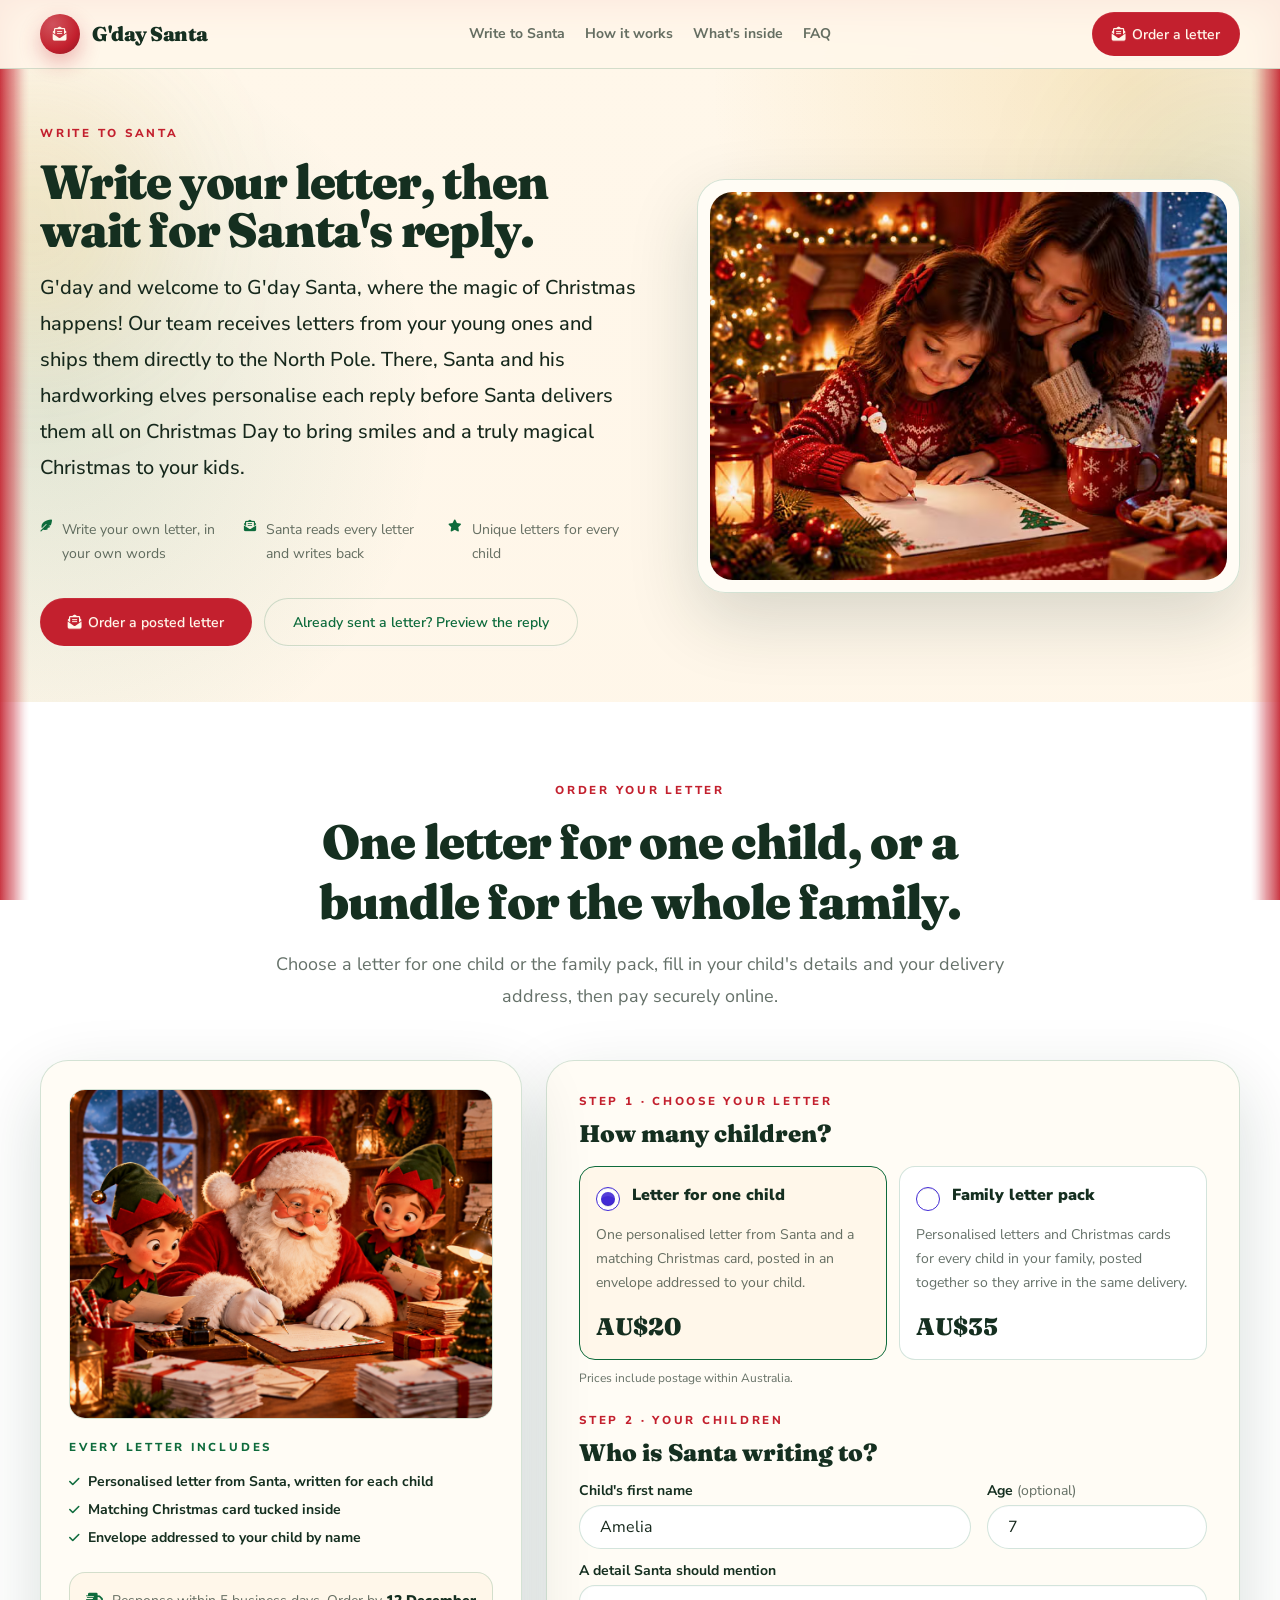
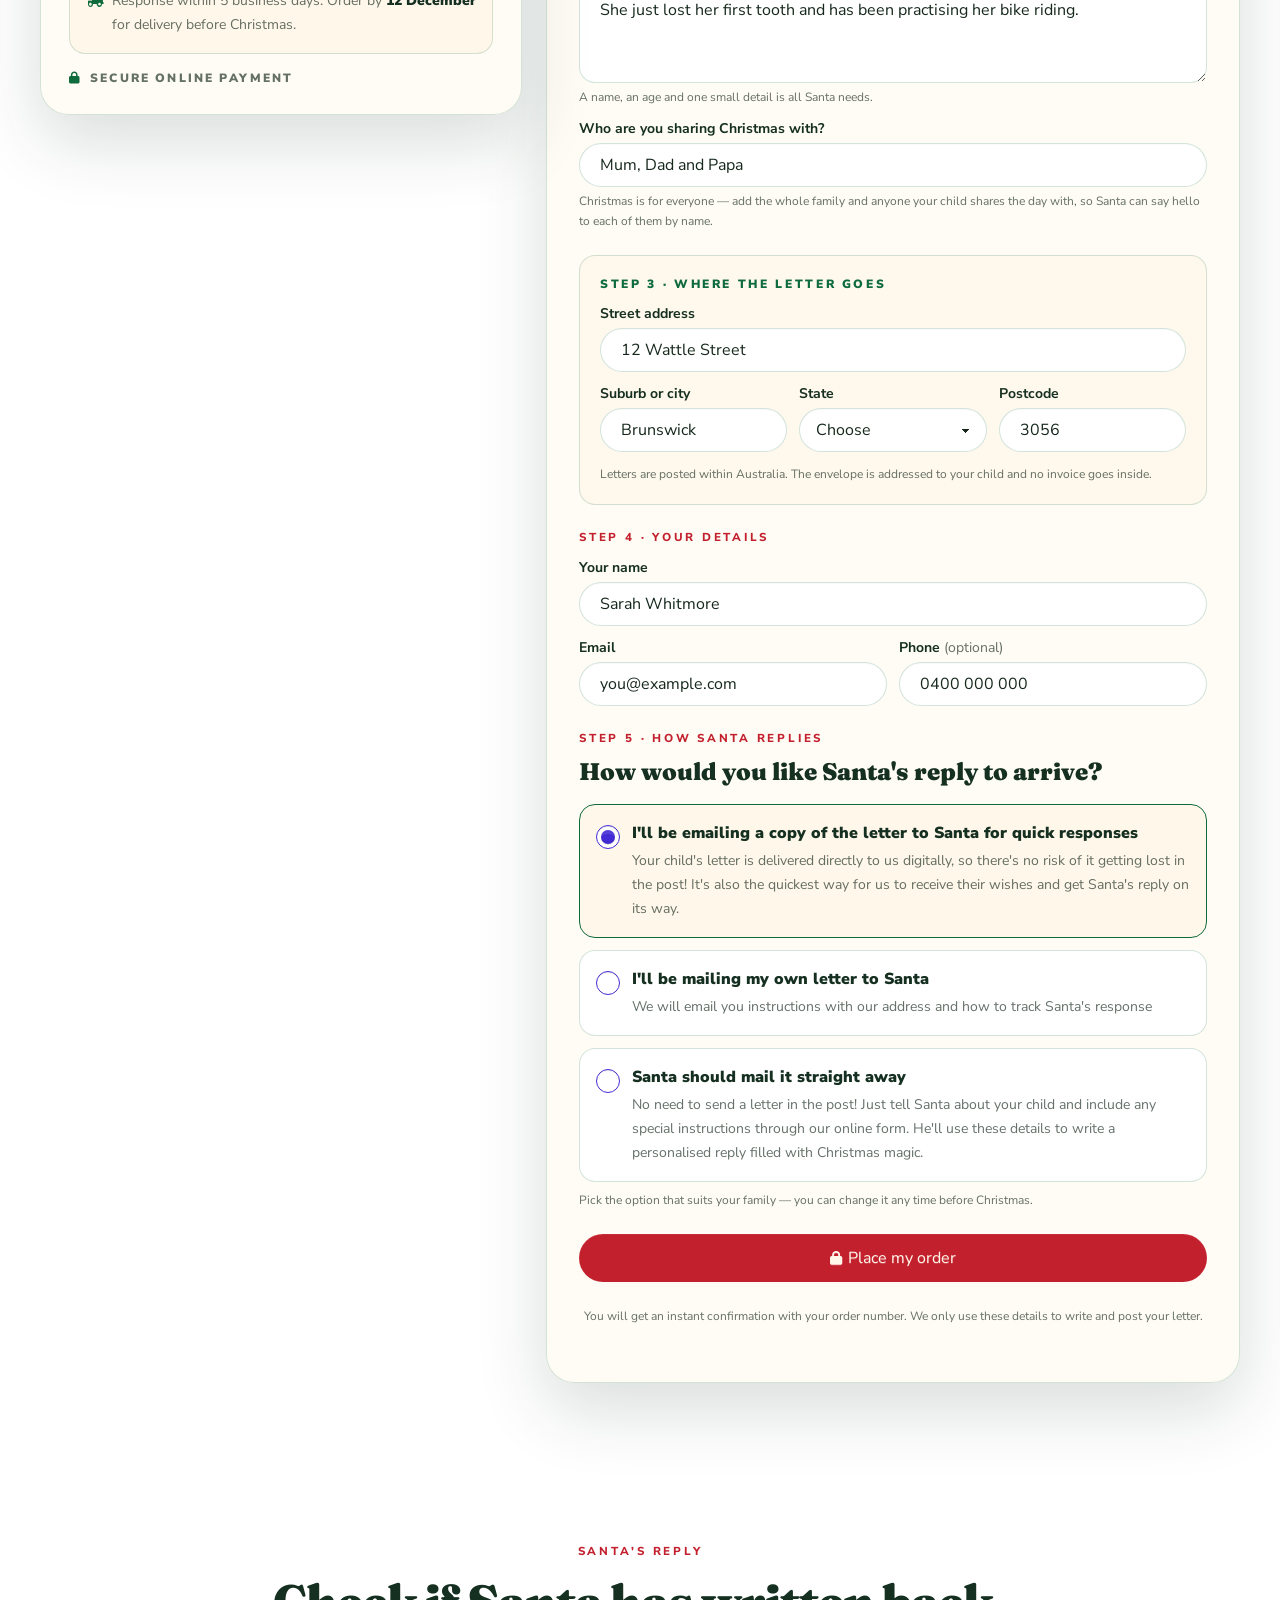
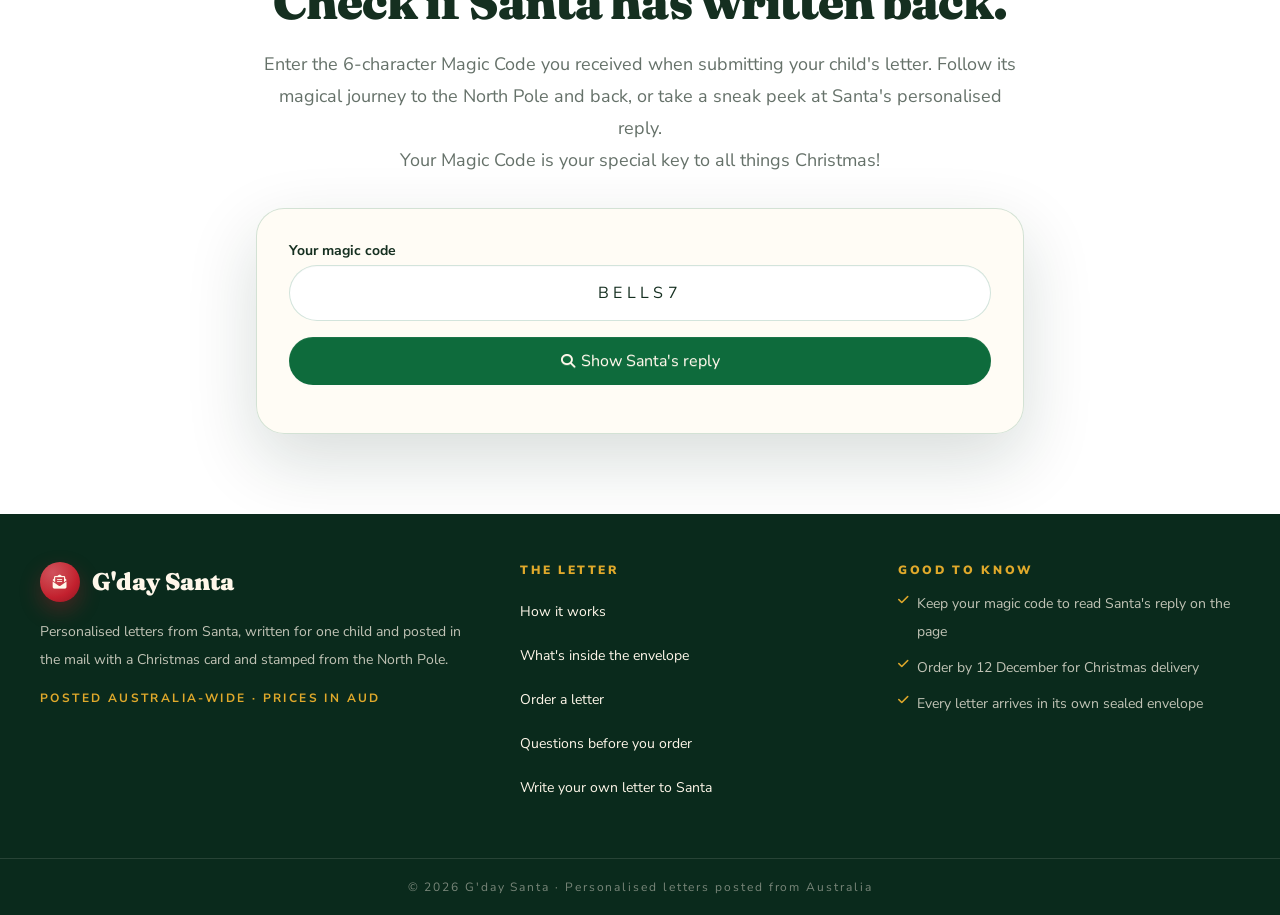
==== santa-site/index.html @ 39750aa7 "2nd commit of website" ====
<!-- Explain: Homepage shell with hero and order sections. -->

<!DOCTYPE html>
<html lang="en" class="scroll-smooth">

<!-- Added by HTTrack --><meta http-equiv="content-type" content="text/html;charset=UTF-8" /><!-- /Added by HTTrack -->
<head><script>window.isManagment = "1";</script><base ><script>window.IsManagment = "1";window.APP_PROJECT_ID = "c955ae4fc4b8be48f9b61a3e7144ef31";window.__CDN_BASE_URL__ = "../cdn-cms-s-8-4.f-static.net/manager/ai_app_builder/v3/assets/";window.APP_CURRENCIES = {"isActive":false,"currencies":{"AUD":{"code":"AUD","label":"Australia Dollar","symbol":"\u0026#65;\u0026#85;\u0026#36;","symbolFirst":true,"rate":1,"isDefault":true}}};window.APP_TAX = {"productsTax":"","regions":[{"id":384789423,"regionName":"Rest of the World","countries":{"REST_WORLD":{}},"tax":{"option":"differentTax","differentTax":{"REST_WORLD":0},"basedOn":"shippingAddress","taxCalAfterShipping":false}},{"id":384789424,"regionName":"Australia","countries":{"AUS":{}},"tax":{"option":"differentTax","differentTax":{"AUS":{"states":{"AU-ACT":0,"AU-NSW":0,"AU-NT":0,"AU-QLD":0,"AU-SA":0,"AU-TAS":0,"AU-VIC":0,"AU-WA":0}}},"basedOn":"shippingAddress","taxCalAfterShipping":false}}],"countryOptions":[{"code":"AUS","name":"Australia","states":[],"requiresState":false},{"code":"REST_WORLD","name":"REST_WORLD","states":[],"requiresState":false}]};window.APP_BUILDER_BASE_PATH = "\/manager\/ai_app_builder\/v3";window.APP_BUILDER_REALTIME_ENABLED = true;</script>
<!-- Regular Meta Info -->
<title>Write a Letter to Santa | G&#039;day Santa</title>
<meta name="description" content="Children write their own letter to Santa and get a personal reply. Tell Santa your news, keep your magic code, then read his reply...">
<meta name="keywords" content="write a letter to santa">
<link rel="canonical" href="index.html"/>
<!-- Facebook Meta Info -->
<meta property="og:url" content="index.html">
<meta property="og:image" content="../files.cdn-files-a.com/uploads/12660396/800_gday.jpg?ratio=9:7&amp;format=avif">
<meta property="og:description" content="Children write their own letter to Santa and get a personal reply. Tell Santa your news, keep your magic code, then read his reply...">
<meta property="og:title" content="Write a Letter to Santa | G&#039;day Santa">
<meta property="og:site_name" content="Write a Letter to Santa | G&#039;day Santa">
<meta property="og:see_also" content="index.html">
<!-- Google+ Meta Info -->
<meta itemprop="name" content="Write a Letter to Santa | G&#039;day Santa">
<meta itemprop="description" content="Children write their own letter to Santa and get a personal reply. Tell Santa your news, keep your magic code, then read his reply...">
<meta itemprop="image" content="../files.cdn-files-a.com/uploads/12660396/800_gday.jpg?ratio=9:7&amp;format=avif">
<!-- Twitter Meta Info -->
<meta name="twitter:card" content="summary_large_image">
<meta name="twitter:url" content="index.html">
<meta name="twitter:title" content="Write a Letter to Santa | G&#039;day Santa">
<meta name="twitter:description" content="Children write their own letter to Santa and get a personal reply. Tell Santa your news, keep your magic code, then read his reply...">
<meta name="twitter:image" content="../files.cdn-files-a.com/uploads/12660396/800_gday.jpg?ratio=9:7&amp;format=avif">

    <!-- Explain: Shared head content including fonts, meta tags, and stylesheets. -->
<meta charset="UTF-8">
<meta name="viewport" content="width=device-width, initial-scale=1.0">

<link rel="stylesheet" href="../cdn-cms-s-8-4.f-static.net/manager/ai_app_builder/v3/assets/minimize_css/index0ea7.css?t=css_y254_67405307&amp;w=12660396">

<link rel="preconnect" href="https://fonts.googleapis.com/">
<link rel="preconnect" href="https://fonts.gstatic.com/" crossorigin>
<link href="https://fonts.googleapis.com/css2?family=Caveat:wght@500;600;700&amp;family=Fraunces:wght@600;700;900&amp;family=Nunito+Sans:wght@400;600;700;800&amp;display=swap" rel="stylesheet">
<link rel="stylesheet" href="../cdn-cms-s-8-4.f-static.net/manager/ai_app_builder/v3/assets/css/theme0ea7.css?t=css_y254_67405307&amp;w=12660396">
<link rel="stylesheet" href="../cdn-cms-s-8-4.f-static.net/manager/ai_app_builder/v3/assets/css/main0ea7.css?t=css_y254_67405307&amp;w=12660396">
<link rel="stylesheet" href="../cdn-cms-s-8-4.f-static.net/manager/ai_app_builder/v3/assets/css/components0ea7.css?t=css_y254_67405307&amp;w=12660396">
<link rel="stylesheet" href="../cdn-cms-s-8-4.f-static.net/manager/ai_app_builder/v3/assets/css/layout0ea7.css?t=css_y254_67405307&amp;w=12660396"></head>
<body class="min-h-screen bg-[var(--background-color)] text-[var(--text-color)]" style="font-family: var(--font-body);">
    <!-- Explain: Site-wide header with navigation, branding, and festive frame. -->
<div class="festive-frame" aria-hidden="true">
    <span class="festive-frame__edge festive-frame__edge--top"></span>
    <span class="festive-frame__edge festive-frame__edge--right"></span>
    <span class="festive-frame__edge festive-frame__edge--left"></span>
</div>
<header class="sticky top-0 z-[90] border-b border-[var(--border-color)] bg-[var(--cream-color)]/94 backdrop-blur-md">
    <nav class="mx-auto flex max-w-7xl items-center justify-between gap-4 px-5 py-3 sm:px-8 lg:px-10" aria-label="Main navigation">
        <a href="#" class="flex items-center gap-3 font-[family-name:var(--font-heading)] text-lg font-black tracking-tight text-[var(--charcoal-color)] sm:text-xl">
            <span class="seal-badge inline-flex h-10 w-10 items-center justify-center text-[var(--cream-color)]"><i class="fa-solid fa-envelope-open-text text-sm"></i></span>
            G'day Santa
        </a>
        <div class="hidden items-center gap-5 text-sm font-bold text-[var(--text-muted)] lg:flex">
            <a href="#" class="py-2 transition-all duration-300 hover:text-[var(--accent-color)]">Write to Santa</a>
            <a href="letters.html#how" class="py-2 transition-all duration-300 hover:text-[var(--accent-color)]">How it works</a>
            <a href="letters.html#inside" class="py-2 transition-all duration-300 hover:text-[var(--accent-color)]">What's inside</a>
            <a href="letters.html#faq" class="py-2 transition-all duration-300 hover:text-[var(--accent-color)]">FAQ</a>
        </div>
        <div class="flex items-center gap-2">
            <a href="#order" class="btn hidden min-h-11 rounded-full border-0 bg-[var(--accent-color)] px-5 text-[var(--cream-color)] transition-all duration-300 hover:bg-[var(--primary-hover)] sm:inline-flex"><i class="fa-solid fa-envelope-open-text text-sm"></i> Order a letter</a>
            <button id="menuToggle" type="button" class="btn btn-square border border-[var(--border-color)] bg-[var(--surface-color)] text-[var(--charcoal-color)] transition-all duration-300 hover:bg-[var(--secondary-color)]/30 lg:hidden!" aria-controls="mobileMenu" aria-expanded="false" aria-label="Open menu">
                <i id="menuIcon" class="fa-solid fa-bars text-lg"></i>
            </button>
        </div>
    </nav>
    <div id="mobileMenu" class="hidden border-t border-[var(--border-color)] bg-[var(--cream-color)] px-5 py-4 lg:hidden!">
        <div class="flex flex-col gap-1 text-base font-bold text-[var(--charcoal-color)]">
            <a href="#" class="flex min-h-11 items-center rounded-xl px-3 transition-all duration-300 hover:bg-[var(--primary-color)]/10">Write to Santa</a>
            <a href="letters.html#how" class="flex min-h-11 items-center rounded-xl px-3 transition-all duration-300 hover:bg-[var(--primary-color)]/10">How it works</a>
            <a href="letters.html#inside" class="flex min-h-11 items-center rounded-xl px-3 transition-all duration-300 hover:bg-[var(--primary-color)]/10">What's inside</a>
            <a href="letters.html#faq" class="flex min-h-11 items-center rounded-xl px-3 transition-all duration-300 hover:bg-[var(--primary-color)]/10">FAQ</a>
            <a href="#order" class="btn mt-2 min-h-11 rounded-full border-0 bg-[var(--accent-color)] text-[var(--cream-color)] transition-all duration-300 hover:bg-[var(--primary-hover)]"><i class="fa-solid fa-envelope-open-text text-sm"></i> Order a letter</a>
        </div>
    </div>
</header>    <main id="top">
        <!-- Explain: Introductory section for the write-to-Santa page. -->
<section class="relative overflow-hidden px-5 pb-10 pt-10 sm:px-8 lg:px-10 lg:pb-14 lg:pt-14">
    <div class="pointer-events-none absolute inset-0" aria-hidden="true">
        <span class="absolute -left-24 top-6 h-64 w-64 rounded-full bg-[var(--secondary-color)]/15 blur-3xl"></span>
        <span class="absolute -right-24 top-0 h-72 w-72 rounded-full bg-[var(--primary-color)]/8 blur-3xl"></span>
    </div>
    <div class="relative mx-auto grid max-w-7xl items-center gap-10 lg:grid-cols-[1.05fr_0.95fr] lg:gap-14">
        <div>
            <p class="eyebrow text-[var(--accent-color)]">Write to Santa</p>
            <h1 class="mt-4 font-[family-name:var(--font-heading)] text-3xl font-black leading-none tracking-[-0.025em] text-[var(--charcoal-color)] sm:text-4xl lg:text-5xl">Write your letter, then wait for Santa's reply.</h1>
            <p class="mt-4 max-w-2xl text-lg font-medium leading-8 text-[var(--text-color)] sm:text-xl sm:leading-9">G'day and welcome to G'day Santa, where the magic of Christmas happens! Our team receives letters from your young ones and ships them directly to the North Pole. There, Santa and his hardworking elves personalise each reply before Santa delivers them all on Christmas Day to bring smiles and a truly magical Christmas to your kids.</p>
            <div class="mt-8 grid gap-3 sm:grid-cols-3">
                                <div class="flex items-start gap-2.5">
                    <i class="fa-solid fa-feather-pointed mt-0.5 text-xs text-[var(--primary-color)]"></i>
                    <span class="text-sm leading-6 text-[var(--text-muted)]">Write your own letter, in your own words</span>
                </div>
                                <div class="flex items-start gap-2.5">
                    <i class="fa-solid fa-envelope-open-text mt-0.5 text-xs text-[var(--primary-color)]"></i>
                    <span class="text-sm leading-6 text-[var(--text-muted)]">Santa reads every letter and writes back</span>
                </div>
                                <div class="flex items-start gap-2.5">
                    <i class="fa-solid fa-star mt-0.5 text-xs text-[var(--primary-color)]"></i>
                    <span class="text-sm leading-6 text-[var(--text-muted)]">Unique letters for every child</span>
                </div>
                            </div>
            <div class="mt-8 flex flex-col gap-3 sm:flex-row sm:items-center">
                <a href="#order" class="btn min-h-12 rounded-full border-0 bg-[var(--accent-color)] px-7 text-[var(--cream-color)] transition-all duration-300 hover:bg-[var(--primary-hover)]"><i class="fa-solid fa-envelope-open-text text-sm"></i> Order a posted letter</a>
                <a href="#check" class="btn min-h-12 rounded-full border border-[var(--border-color)] bg-transparent px-7 text-[var(--primary-color)] transition-all duration-300 hover:bg-[var(--primary-color)]/10">Already sent a letter? Preview the reply</a>
            </div>
        </div>
        <div class="paper-panel overflow-hidden p-3">
            <img  alt="" class="aspect-[4/3] w-full rounded-[1.4rem] object-cover" src="../files.cdn-files-a.com/uploads/12660396/800_gday.jpg?ratio=9:7&amp;format=avif" srcset="../files.cdn-files-a.com/uploads/12660396/800_gday.jpg?ratio=9:7&amp;format=avif 800w" sizes="100vw" data-sizes-auto="1">
        </div>
    </div>
</section>        <!-- Explain: Order form section for letter customization and delivery details. -->
<section id="order" class="bg-[var(--surface-color)] px-5 py-20 sm:px-8 lg:px-10">
    <div class="mx-auto max-w-7xl">
        <div class="mx-auto max-w-3xl text-center">
            <p class="eyebrow text-[var(--accent-color)]">Order your letter</p>
            <h2 class="mt-3 font-[family-name:var(--font-heading)] text-4xl font-black leading-tight tracking-[-0.02em] text-[var(--charcoal-color)] sm:text-5xl">One letter for one child, or a bundle for the whole family.</h2>
            <p class="mt-4 text-lg leading-8 text-[var(--text-muted)]">Choose a letter for one child or the family pack, fill in your child's details and your delivery address, then pay securely online.</p>
        </div>
        <div class="mt-12 grid gap-6 lg:grid-cols-[0.82fr_1.18fr] lg:items-start">
            <aside class="paper-panel p-6 sm:p-7 lg:sticky lg:top-24">
                <div class="overflow-hidden rounded-2xl border border-[var(--border-color)]">
                    <img  alt="Santa writing a personalised letter at his desk with two elves helping" class="aspect-[9/7] w-full object-cover" src="../files.cdn-files-a.com/uploads/12660396/100_6afd1aca1bb1e3362.jpg?ratio=9:7&amp;format=avif" srcset="../files.cdn-files-a.com/uploads/12660396/100_6afd1aca1bb1e3362.jpg?ratio=9:7&amp;format=avif 100w" loading="lazy" sizes="1px" data-sizes-auto="1">
                </div>
                <p class="eyebrow mt-5 text-[var(--primary-color)]">Every letter includes</p>
                <ul class="mt-4 space-y-2 text-sm font-bold text-[var(--charcoal-color)]">
                                        <li class="flex items-start gap-2"><i class="fa-solid fa-check mt-1 text-xs text-[var(--primary-color)]"></i><span>Personalised letter from Santa, written for each child</span></li>
                                        <li class="flex items-start gap-2"><i class="fa-solid fa-check mt-1 text-xs text-[var(--primary-color)]"></i><span>Matching Christmas card tucked inside</span></li>
                                        <li class="flex items-start gap-2"><i class="fa-solid fa-check mt-1 text-xs text-[var(--primary-color)]"></i><span>Envelope addressed to your child by name</span></li>
                                    </ul>
                <div class="mt-6 rounded-2xl border border-[var(--border-color)] bg-[var(--cream-color)] p-4 text-sm leading-6 text-[var(--text-muted)]">
                    <p class="flex items-start gap-2"><i class="fa-solid fa-truck-fast mt-1 text-[var(--primary-color)]"></i><span>Response within 5 business days. Order by <span class="font-black text-[var(--charcoal-color)]">12 December</span> for delivery before Christmas.</span></p>
                </div>
                <p class="mt-4 flex items-center gap-2 text-xs font-black uppercase tracking-[0.18em] text-[var(--text-muted)]"><i class="fa-solid fa-lock text-[var(--primary-color)]"></i> Secure online payment</p>
            </aside>
            <div>
                <form id="orderForm" class="paper-panel space-y-6 p-6 sm:p-8" data-product-uid="d993d85bed6fbb94f4885410c50efffd" data-family-uid="05268c3b8c7be34d3d3020d34641a271">
                    <div>
                        <p class="eyebrow text-[var(--accent-color)]">Step 1 · Choose your letter</p>
                        <h3 class="mt-2 font-[family-name:var(--font-heading)] text-2xl font-black text-[var(--charcoal-color)]">How many children?</h3>
                        <div class="mt-4 grid gap-3 sm:grid-cols-2">
                                                                                    <label class="flex h-full cursor-pointer flex-col gap-3 rounded-2xl border border-[var(--border-color)] bg-[var(--surface-color)] p-4 transition-all duration-300 hover:border-[var(--primary-color)] has-[:checked]:border-[var(--primary-color)] has-[:checked]:bg-[var(--cream-color)]">
                                <span class="flex items-start gap-3">
                                    <input type="radio" name="packageChoice" value="d993d85bed6fbb94f4885410c50efffd" data-price="20" class="radio radio-primary mt-1" checked>
                                    <span class="block font-black text-[var(--charcoal-color)]">Letter for one child</span>
                                </span>
                                <span class="block text-sm leading-6 text-[var(--text-muted)]">One personalised letter from Santa and a matching Christmas card, posted in an envelope addressed to your child.</span>
                                <span class="mt-auto block pt-1 font-[family-name:var(--font-heading)] text-2xl font-black text-[var(--charcoal-color)]"> 
AU$20</span>
                            </label>
                                                                                                                <label class="flex h-full cursor-pointer flex-col gap-3 rounded-2xl border border-[var(--border-color)] bg-[var(--surface-color)] p-4 transition-all duration-300 hover:border-[var(--primary-color)] has-[:checked]:border-[var(--primary-color)] has-[:checked]:bg-[var(--cream-color)]">
                                <span class="flex items-start gap-3">
                                    <input type="radio" name="packageChoice" value="05268c3b8c7be34d3d3020d34641a271" data-price="35" class="radio radio-primary mt-1" >
                                    <span class="block font-black text-[var(--charcoal-color)]">Family letter pack</span>
                                </span>
                                <span class="block text-sm leading-6 text-[var(--text-muted)]">Personalised letters and Christmas cards for every child in your family, posted together so they arrive in the same delivery.</span>
                                <span class="mt-auto block pt-1 font-[family-name:var(--font-heading)] text-2xl font-black text-[var(--charcoal-color)]">AU$35</span>
                            </label>
                                                                                </div>
                        <p class="mt-2 text-xs leading-5 text-[var(--text-muted)]">Prices include postage within Australia.</p>
                    </div>
                    <div>
                        <p class="eyebrow text-[var(--accent-color)]">Step 2 · Your children</p>
                        <h3 class="mt-2 font-[family-name:var(--font-heading)] text-2xl font-black text-[var(--charcoal-color)]">Who is Santa writing to?</h3>

                        <div id="childSingle" class="mt-3">
                            <div class="grid gap-4 sm:grid-cols-[1.6fr_0.9fr]">
                                <fieldset class="min-w-0">
                                    <label class="mb-1 block text-sm font-bold text-[var(--charcoal-color)]" for="childName">Child's first name</label>
                                    <input id="childName" name="childName" type="text" maxlength="40" autocomplete="off" placeholder="Amelia" class="input min-h-11 w-full rounded-full border border-[var(--border-color)] bg-[var(--surface-color)] px-5 focus:border-[var(--primary-color)] focus:outline-none">
                                </fieldset>
                                <fieldset class="min-w-0">
                                    <label class="mb-1 block text-sm font-bold text-[var(--charcoal-color)]" for="childAge">Age <span class="font-normal text-[var(--text-muted)]">(optional)</span></label>
                                    <input id="childAge" name="childAge" type="number" min="1" max="18" placeholder="7" class="input min-h-11 w-full rounded-full border border-[var(--border-color)] bg-[var(--surface-color)] px-5 focus:border-[var(--primary-color)] focus:outline-none">
                                </fieldset>
                            </div>
                            <fieldset class="mt-3 min-w-0">
                                <label class="mb-1 block text-sm font-bold text-[var(--charcoal-color)]" for="childDetail">A detail Santa should mention</label>
                                <textarea id="childDetail" name="childDetail" rows="3" maxlength="220" placeholder="She just lost her first tooth and has been practising her bike riding." class="textarea w-full rounded-2xl border border-[var(--border-color)] bg-[var(--surface-color)] px-5 py-3 leading-7 focus:border-[var(--primary-color)] focus:outline-none"></textarea>
                                <p class="mt-1 text-xs leading-5 text-[var(--text-muted)]">A name, an age and one small detail is all Santa needs.</p>
                            </fieldset>
                            <fieldset class="mt-3 min-w-0">
                                <label class="mb-1 block text-sm font-bold text-[var(--charcoal-color)]" for="childFamilyNames">Who are you sharing Christmas with?</label>
                                <input id="childFamilyNames" name="childFamilyNames" type="text" maxlength="80" autocomplete="off" placeholder="Mum, Dad and Papa" class="input min-h-11 w-full rounded-full border border-[var(--border-color)] bg-[var(--surface-color)] px-5 focus:border-[var(--primary-color)] focus:outline-none">
                                <p class="mt-1 text-xs leading-5 text-[var(--text-muted)]">Christmas is for everyone — add the whole family and anyone your child shares the day with, so Santa can say hello to each of them by name.</p>
                            </fieldset>
                        </div>

                        <div id="childFamily" class="mt-3 hidden">
                            <p class="text-sm leading-6 text-[var(--text-muted)]">Add a line for every child in the family pack. Every child gets their own letter in their own sealed envelope, so Santa needs a name and a small detail for each one.</p>
                            <div id="childRows" class="mt-4 space-y-3">
                                <div class="child-row rounded-2xl border border-[var(--border-color)] bg-[var(--surface-color)] p-4">
                                    <div class="grid gap-3 sm:grid-cols-[1.5fr_0.7fr_auto] sm:items-end">
                                        <label class="block min-w-0">
                                            <span class="mb-1 block text-sm font-bold text-[var(--charcoal-color)]">Child's first name</span>
                                            <input type="text" name="familyChildName" maxlength="40" autocomplete="off" placeholder="Amelia" class="input min-h-11 w-full rounded-full border border-[var(--border-color)] bg-[var(--surface-color)] px-5 focus:border-[var(--primary-color)] focus:outline-none">
                                        </label>
                                        <label class="block min-w-0">
                                            <span class="mb-1 block text-sm font-bold text-[var(--charcoal-color)]">Age <span class="font-normal text-[var(--text-muted)]">(optional)</span></span>
                                            <input type="number" name="familyChildAge" min="1" max="18" placeholder="7" class="input min-h-11 w-full rounded-full border border-[var(--border-color)] bg-[var(--surface-color)] px-5 focus:border-[var(--primary-color)] focus:outline-none">
                                        </label>
                                        <button type="button" class="child-remove btn min-h-11 rounded-full border border-[var(--border-color)] bg-transparent px-4 text-sm font-bold text-[var(--accent-color)] transition-all duration-300 hover:bg-[var(--accent-color)]/10"><i class="fa-solid fa-trash-can text-xs"></i> Remove</button>
                                    </div>
                                    <label class="mt-3 block min-w-0">
                                        <span class="mb-1 block text-sm font-bold text-[var(--charcoal-color)]">A detail Santa should mention</span>
                                        <textarea name="familyChildDetail" rows="2" maxlength="220" placeholder="He is learning to ride his bike and loves the Sharks." class="textarea w-full rounded-2xl border border-[var(--border-color)] bg-[var(--surface-color)] px-5 py-3 leading-7 focus:border-[var(--primary-color)] focus:outline-none"></textarea>
                                    </label>
                                </div>
                            </div>
                            <button type="button" id="addChildBtn" class="btn mt-3 min-h-11 rounded-full border border-dashed border-[var(--primary-color)] bg-transparent px-5 text-sm font-bold text-[var(--primary-color)] transition-all duration-300 hover:bg-[var(--primary-color)]/10"><i class="fa-solid fa-plus text-xs"></i> Add another child</button>
                        </div>
                    </div>
                    <div class="rounded-2xl border border-[var(--border-color)] bg-[var(--cream-color)]/70 p-4 sm:p-5">
                        <p class="text-xs font-black uppercase tracking-[0.22em] text-[var(--primary-color)]">Step 3 · Where the letter goes</p>
                        <div class="mt-3 space-y-3">
                            <fieldset class="min-w-0">
                                <label class="mb-1 block text-sm font-bold text-[var(--charcoal-color)]" for="address">Street address</label>
                                <input id="address" name="address" type="text" required autocomplete="address-line1" placeholder="12 Wattle Street" class="input min-h-11 w-full rounded-full border border-[var(--border-color)] bg-[var(--surface-color)] px-5 focus:border-[var(--primary-color)] focus:outline-none">
                            </fieldset>
                            <div class="grid gap-3 sm:grid-cols-3">
                                <fieldset class="min-w-0">
                                    <label class="mb-1 block text-sm font-bold text-[var(--charcoal-color)]" for="city">Suburb or city</label>
                                    <input id="city" name="city" type="text" required autocomplete="address-level2" placeholder="Brunswick" class="input min-h-11 w-full rounded-full border border-[var(--border-color)] bg-[var(--surface-color)] px-5 focus:border-[var(--primary-color)] focus:outline-none">
                                </fieldset>
                                <fieldset class="min-w-0">
                                    <label class="mb-1 block text-sm font-bold text-[var(--charcoal-color)]" for="stateCode">State</label>
                                    <select id="stateCode" name="stateCode" required class="select min-h-11 w-full rounded-full border border-[var(--border-color)] bg-[var(--surface-color)] px-4 text-[var(--text-color)] focus:border-[var(--primary-color)] focus:outline-none">
                                        <option value="">Choose</option>
                                                                                <option value="NSW">New South Wales</option>
                                                                                <option value="VIC">Victoria</option>
                                                                                <option value="QLD">Queensland</option>
                                                                                <option value="WA">Western Australia</option>
                                                                                <option value="SA">South Australia</option>
                                                                                <option value="TAS">Tasmania</option>
                                                                                <option value="ACT">Australian Capital Territory</option>
                                                                                <option value="NT">Northern Territory</option>
                                                                            </select>
                                </fieldset>
                                <fieldset class="min-w-0">
                                    <label class="mb-1 block text-sm font-bold text-[var(--charcoal-color)]" for="postcode">Postcode</label>
                                    <input id="postcode" name="postcode" type="text" required inputmode="numeric" maxlength="4" autocomplete="postal-code" placeholder="3056" class="input min-h-11 w-full rounded-full border border-[var(--border-color)] bg-[var(--surface-color)] px-5 focus:border-[var(--primary-color)] focus:outline-none">
                                </fieldset>
                            </div>
                            <p class="text-xs leading-5 text-[var(--text-muted)]">Letters are posted within Australia. The envelope is addressed to your child and no invoice goes inside.</p>
                        </div>
                    </div>
                    <div>
                        <p class="eyebrow text-[var(--accent-color)]">Step 4 · Your details</p>
                        <div class="mt-3 space-y-3">
                            <fieldset class="min-w-0">
                                <label class="mb-1 block text-sm font-bold text-[var(--charcoal-color)]" for="buyerName">Your name</label>
                                <input id="buyerName" name="buyerName" type="text" required autocomplete="name" placeholder="Sarah Whitmore" class="input min-h-11 w-full rounded-full border border-[var(--border-color)] bg-[var(--surface-color)] px-5 focus:border-[var(--primary-color)] focus:outline-none">
                            </fieldset>
                            <div class="grid gap-3 sm:grid-cols-2">
                                <fieldset class="min-w-0">
                                    <label class="mb-1 block text-sm font-bold text-[var(--charcoal-color)]" for="buyerEmail">Email</label>
                                    <input id="buyerEmail" name="buyerEmail" type="email" required autocomplete="email" placeholder="you@example.com" class="input min-h-11 w-full rounded-full border border-[var(--border-color)] bg-[var(--surface-color)] px-5 focus:border-[var(--primary-color)] focus:outline-none">
                                </fieldset>
                                <fieldset class="min-w-0">
                                    <label class="mb-1 block text-sm font-bold text-[var(--charcoal-color)]" for="buyerPhone">Phone <span class="font-normal text-[var(--text-muted)]">(optional)</span></label>
                                    <input id="buyerPhone" name="buyerPhone" type="tel" autocomplete="tel" placeholder="0400 000 000" class="input min-h-11 w-full rounded-full border border-[var(--border-color)] bg-[var(--surface-color)] px-5 focus:border-[var(--primary-color)] focus:outline-none">
                                </fieldset>
                            </div>
                        </div>
                    </div>
                                        <div>
                        <p class="eyebrow text-[var(--accent-color)]">Step 5 · How Santa replies</p>
                        <h3 class="mt-2 font-[family-name:var(--font-heading)] text-2xl font-black text-[var(--charcoal-color)]">How would you like Santa's reply to arrive?</h3>
                        <div class="mt-4 grid gap-3">
                                                        <label class="flex h-full cursor-pointer items-start gap-3 rounded-2xl border border-[var(--border-color)] bg-[var(--surface-color)] p-4 transition-all duration-300 hover:border-[var(--primary-color)] has-[:checked]:border-[var(--primary-color)] has-[:checked]:bg-[var(--cream-color)]">
                                <input type="radio" name="replyChoice" value="email-copy" data-label="I&#039;ll be emailing a copy of the letter to Santa for quick responses" class="radio radio-primary mt-1" checked>
                                <span class="flex h-full min-w-0 flex-col items-start">
                                    <span class="block font-black text-[var(--charcoal-color)]">I&#039;ll be emailing a copy of the letter to Santa for quick responses</span>
                                    <span class="mt-1 block text-sm leading-6 text-[var(--text-muted)]">Your child&#39;s letter is delivered directly to us digitally, so there&#39;s no risk of it getting lost in the post! It&#39;s also the quickest way for us to receive their wishes and get Santa&#39;s reply on its way.</span>
                                </span>
                            </label>
                                                        <label class="flex h-full cursor-pointer items-start gap-3 rounded-2xl border border-[var(--border-color)] bg-[var(--surface-color)] p-4 transition-all duration-300 hover:border-[var(--primary-color)] has-[:checked]:border-[var(--primary-color)] has-[:checked]:bg-[var(--cream-color)]">
                                <input type="radio" name="replyChoice" value="write-own" data-label="I&#039;ll be mailing my own letter to Santa" class="radio radio-primary mt-1" >
                                <span class="flex h-full min-w-0 flex-col items-start">
                                    <span class="block font-black text-[var(--charcoal-color)]">I&#039;ll be mailing my own letter to Santa</span>
                                    <span class="mt-1 block text-sm leading-6 text-[var(--text-muted)]">We will email you instructions with our address and how to track Santa&#39;s response</span>
                                </span>
                            </label>
                                                        <label class="flex h-full cursor-pointer items-start gap-3 rounded-2xl border border-[var(--border-color)] bg-[var(--surface-color)] p-4 transition-all duration-300 hover:border-[var(--primary-color)] has-[:checked]:border-[var(--primary-color)] has-[:checked]:bg-[var(--cream-color)]">
                                <input type="radio" name="replyChoice" value="post-now" data-label="Santa should mail it straight away" class="radio radio-primary mt-1" >
                                <span class="flex h-full min-w-0 flex-col items-start">
                                    <span class="block font-black text-[var(--charcoal-color)]">Santa should mail it straight away</span>
                                    <span class="mt-1 block text-sm leading-6 text-[var(--text-muted)]">No need to send a letter in the post! Just tell Santa about your child and include any special instructions through our online form. He&#39;ll use these details to write a personalised reply filled with Christmas magic.</span>
                                </span>
                            </label>
                                                    </div>
                        <p class="mt-2 text-xs leading-5 text-[var(--text-muted)]">Pick the option that suits your family — you can change it any time before Christmas.</p>
                    </div>
                    <button type="submit" class="order-submit btn min-h-12 w-full rounded-full border-0 bg-[var(--accent-color)] text-base text-[var(--cream-color)] transition-all duration-300 hover:bg-[var(--primary-hover)]">
                        <i class="fa-solid fa-lock text-sm"></i> <span class="order-submit-text">Place my order</span>
                    </button>
                    <p class="text-center text-xs leading-5 text-[var(--text-muted)]">You will get an instant confirmation with your order number. We only use these details to write and post your letter.</p>
                    <p id="orderStatus" class="order-status hidden rounded-2xl px-4 py-3 text-sm leading-6" role="status" aria-live="polite"></p>
                </form>
                <div id="orderConfirmation" class="paper-panel hidden p-7 sm:p-9">
                    <span class="inline-flex h-14 w-14 items-center justify-center rounded-full bg-[var(--primary-color)] text-[var(--cream-color)]"><i class="fa-solid fa-check text-xl"></i></span>
                    <h3 class="mt-5 font-[family-name:var(--font-heading)] text-3xl font-black text-[var(--charcoal-color)]">Santa's got it.</h3>
                    <p class="mt-3 leading-7 text-[var(--text-muted)]"><span id="confirmationName" class="font-black text-[var(--charcoal-color)]">Your child</span>'s letter is on Santa's desk. We will write it, stamp it from the North Pole and post it with the Christmas card. A confirmation is on its way to your inbox.</p>
                    <div class="mt-5 flex flex-wrap gap-3 text-sm font-bold">
                        <span id="confirmationOrder" class="rounded-full bg-[var(--primary-color)]/12 px-4 py-2 text-[var(--charcoal-color)]"></span>
                        <span id="confirmationTotal" class="rounded-full bg-[var(--secondary-color)]/25 px-4 py-2 text-[var(--charcoal-color)]"></span>
                    </div>
                    <a href="#top" class="btn mt-6 min-h-11 rounded-full border border-[var(--border-color)] bg-transparent px-6 text-[var(--primary-color)] transition-all duration-300 hover:bg-[var(--primary-color)]/10">Back to the top</a>
                </div>
            </div>
        </div>
    </div>
</section>        <!-- Explain: Section for checking Santa's reply using a magic code. -->
<section id="check" class="scroll-mt-24 bg-[var(--surface-color)] px-5 py-20 sm:px-8 lg:px-10">
    <div class="mx-auto max-w-3xl">
        <div class="text-center">
            <p class="eyebrow text-[var(--accent-color)]">Santa's reply</p>
            <h2 class="mt-3 font-[family-name:var(--font-heading)] text-4xl font-black leading-tight tracking-[-0.02em] text-[var(--charcoal-color)] sm:text-5xl">Check if Santa has written back.</h2>
            <p class="mt-4 text-lg leading-8 text-[var(--text-muted)]">Enter the 6-character Magic Code you received when submitting your child's letter. Follow its magical journey to the North Pole and back, or take a sneak peek at Santa's personalised reply.<br>Your Magic Code is your special key to all things Christmas!</p>
        </div>
        <form id="replyCheckForm" class="paper-panel mt-8 space-y-4 p-6 sm:p-8">
            <fieldset class="min-w-0">
                <label class="mb-1 block text-sm font-bold text-[var(--charcoal-color)]" for="replyCode">Your magic code</label>
                <input id="replyCode" name="code" type="text" required maxlength="12" autocomplete="off" spellcheck="false" placeholder="BELLS7" class="input min-h-14 w-full rounded-full border border-[var(--border-color)] bg-[var(--surface-color)] px-5 text-center font-[family-name:var(--font-heading)] text-2xl font-black uppercase tracking-[0.28em] text-[var(--charcoal-color)] focus:border-[var(--primary-color)] focus:outline-none">
            </fieldset>
            <button id="replySubmit" type="submit" class="btn min-h-12 w-full rounded-full border-0 bg-[var(--primary-color)] text-base text-[var(--cream-color)] transition-all duration-300 hover:bg-[var(--primary-hover)]">
                <i class="fa-solid fa-magnifying-glass text-sm"></i> <span id="replySubmitText">Show Santa's reply</span>
            </button>
            <p id="replyStatus" class="order-status hidden rounded-2xl px-4 py-3 text-sm leading-6" role="status" aria-live="polite"></p>
        </form>
        <div id="replyResult" class="paper-panel mt-6 hidden p-6 sm:p-8">
            <p class="eyebrow text-[var(--accent-color)]">From the North Pole</p>
            <h3 class="mt-2 font-[family-name:var(--font-heading)] text-2xl font-black text-[var(--charcoal-color)]">Dear <span id="replyChildName">friend</span>,</h3>
            <p id="replyText" class="mt-4 whitespace-pre-line font-[family-name:var(--font-hand)] text-2xl leading-9 text-[var(--charcoal-color)]"></p>
            <p id="replyWaiting" class="mt-4 hidden leading-7 text-[var(--text-muted)]">Santa has your letter safely on his desk and is still writing your reply. Give it a couple of days and check again with the same magic code.</p>
            <p id="replySignoff" class="mt-4 hidden text-right font-[family-name:var(--font-hand)] text-2xl text-[var(--accent-color)]">— Santa</p>
            <div class="mt-6 rounded-2xl border border-[var(--border-color)] bg-[var(--cream-color)] p-5">
                <p class="text-xs font-black uppercase tracking-[0.22em] text-[var(--primary-color)]">What you asked Santa for</p>
                <p id="replyChildLetter" class="mt-3 whitespace-pre-line text-sm leading-7 text-[var(--text-muted)]"></p>
            </div>
        </div>
    </div>
</section>    </main>
    <!-- Explain: Site-wide footer with contact and legal information. -->
<footer class="bg-[var(--night-color)] text-[var(--cream-color)]">
    <div class="mx-auto grid max-w-7xl gap-9 px-5 py-12 sm:px-8 lg:grid-cols-[1.3fr_1fr_1fr] lg:px-10">
        <div>
            <div class="flex items-center gap-3">
                <span class="seal-badge inline-flex h-10 w-10 items-center justify-center text-[var(--cream-color)]"><i class="fa-solid fa-envelope-open-text text-sm"></i></span>
                <p class="font-[family-name:var(--font-heading)] text-2xl font-black text-[var(--cream-color)]">G'day Santa</p>
            </div>
            <p class="mt-4 max-w-md text-sm leading-7 text-[var(--cream-color)]/75">Personalised letters from Santa, written for one child and posted in the mail with a Christmas card and stamped from the North Pole.</p>
            <p class="mt-4 text-xs font-bold uppercase tracking-[0.2em] text-[var(--secondary-color)]">Posted Australia-wide · Prices in AUD</p>
        </div>
        <div class="text-sm leading-7 text-[var(--cream-color)]/75">
            <p class="text-xs font-black uppercase tracking-[0.22em] text-[var(--secondary-color)]">The letter</p>
            <a class="mt-3 flex min-h-11 items-center text-[var(--cream-color)] transition-all duration-300 hover:text-[var(--secondary-color)]" href="letters.html#how">How it works</a>
            <a class="flex min-h-11 items-center text-[var(--cream-color)] transition-all duration-300 hover:text-[var(--secondary-color)]" href="letters.html#inside">What's inside the envelope</a>
            <a class="flex min-h-11 items-center text-[var(--cream-color)] transition-all duration-300 hover:text-[var(--secondary-color)]" href="#order">Order a letter</a>
            <a class="flex min-h-11 items-center text-[var(--cream-color)] transition-all duration-300 hover:text-[var(--secondary-color)]" href="letters.html#faq">Questions before you order</a>
            <a class="flex min-h-11 items-center text-[var(--cream-color)] transition-all duration-300 hover:text-[var(--secondary-color)]" href="#">Write your own letter to Santa</a>
        </div>
        <div class="text-sm leading-7 text-[var(--cream-color)]/75">
            <p class="text-xs font-black uppercase tracking-[0.22em] text-[var(--secondary-color)]">Good to know</p>
            <ul class="mt-3 space-y-2">
                <li class="flex items-start gap-2"><i class="fa-solid fa-check mt-1 text-xs text-[var(--secondary-color)]"></i><span>Keep your magic code to read Santa's reply on the page</span></li>
                <li class="flex items-start gap-2"><i class="fa-solid fa-check mt-1 text-xs text-[var(--secondary-color)]"></i><span>Order by 12 December for Christmas delivery</span></li>
                <li class="flex items-start gap-2"><i class="fa-solid fa-check mt-1 text-xs text-[var(--secondary-color)]"></i><span>Every letter arrives in its own sealed envelope</span></li>
            </ul>
        </div>
    </div>
    <div class="border-t border-[var(--cream-color)]/12 px-5 py-5 text-center text-xs tracking-[0.16em] text-[var(--cream-color)]/45">© 2026 G'day Santa · Personalised letters posted from Australia</div>
</footer>    <script src="../cdn-cms-s-8-4.f-static.net/manager/ai_app_builder/v3/assets/js/write0ea7.js?t=css_y254_67405307&amp;w=12660396"></script>
    <script src="../cdn-cms-s-8-4.f-static.net/manager/ai_app_builder/v3/assets/js/app0ea7.js?t=css_y254_67405307&amp;w=12660396"></script>
<script src="../cdn-cms-s-8-4.f-static.net/versions/2/system_mini/js/minimize_appBuilder_scripts_v3a2b1.js?v=vc1794943434" crossorigin="anonymous"></script></body>

</html>
---- cdn-cms-s-8-4.f-static.net/manager/ai_app_builder/v3/assets/minimize_css/index0ea7.css ----
/*start_library_index-fa_subset,tw_included,daisyui_included-end_library_index*/.fa,.fa-brands,.fa-classic,.fa-regular,.fa-sharp,.fa-solid,.fab,.far,.fas{-moz-osx-font-smoothing:grayscale;-webkit-font-smoothing:antialiased;display:var(--fa-display,inline-block);font-style:normal;font-variant:normal;line-height:1;text-rendering:auto}.fa-solid,.fas{font-family:"Font Awesome 6 Free";font-weight:900}.fa-regular,.far{font-family:"Font Awesome 6 Free";font-weight:400}.fa-brands,.fab{font-family:"Font Awesome 6 Brands";font-weight:400}@font-face{font-family:"Font Awesome 6 Free";font-style:normal;font-weight:900;font-display:block;src:url("webfonts/index-solid8889.woff2?w=12660396&amp;t=css_y254_67405307") format("woff2")}.fa-envelope-open-text:before{content:"\f658"}.fa-bars:before{content:"\f0c9"}.fa-check:before{content:"\f00c"}.fa-truck-fast:before{content:"\f48b"}.fa-lock:before{content:"\f023"}.fa-trash-can:before{content:"\f2ed"}.fa-plus:before{content:"\002b"}.fa-magnifying-glass:before{content:"\f002"}.fa-feather-pointed:before{content:"\f56b"}.fa-star:before{content:"\f005"}.fa-xmark:before{content:"\f00d"}
@layer properties;@layer theme, base, components, utilities;@layer theme{:root, :host{--font-sans:ui-sans-serif,system-ui,sans-serif,"Apple Color Emoji","Segoe UI Emoji","Segoe UI Symbol","Noto Color Emoji";--font-mono:ui-monospace,SFMono-Regular,Menlo,Monaco,Consolas,"Liberation Mono","Courier New",monospace;--color-black:#000;--spacing:0.25rem;--container-md:28rem;--container-2xl:42rem;--container-3xl:48rem;--container-7xl:80rem;--text-xs:0.75rem;--text-xs--line-height:calc(1 / 0.75);--text-sm:0.875rem;--text-sm--line-height:calc(1.25 / 0.875);--text-base:1rem;--text-base--line-height:calc(1.5 / 1);--text-lg:1.125rem;--text-lg--line-height:calc(1.75 / 1.125);--text-xl:1.25rem;--text-xl--line-height:calc(1.75 / 1.25);--text-2xl:1.5rem;--text-2xl--line-height:calc(2 / 1.5);--text-3xl:1.875rem;--text-3xl--line-height:calc(2.25 / 1.875);--text-4xl:2.25rem;--text-4xl--line-height:calc(2.5 / 2.25);--text-5xl:3rem;--text-5xl--line-height:1;--font-weight-normal:400;--font-weight-medium:500;--font-weight-bold:700;--font-weight-black:900;--tracking-tight:-0.025em;--leading-tight:1.25;--radius-xl:0.75rem;--radius-2xl:1rem;--blur-md:12px;--blur-3xl:64px;--default-transition-duration:150ms;--default-transition-timing-function:cubic-bezier(0.4,0,0.2,1);--default-font-family:var(--font-sans);--default-mono-font-family:var(--font-mono)}}@layer base{*, ::after, ::before, ::backdrop, ::file-selector-button{box-sizing:border-box;margin:0;padding:0;border:0 solid}html, :host{line-height:1.5;-webkit-text-size-adjust:100%;tab-size:4;font-family:var(--default-font-family,ui-sans-serif,system-ui,sans-serif,"Apple Color Emoji","Segoe UI Emoji","Segoe UI Symbol","Noto Color Emoji");font-feature-settings:var(--default-font-feature-settings,normal);font-variation-settings:var(--default-font-variation-settings,normal);-webkit-tap-highlight-color:transparent}hr{height:0;color:inherit;border-top-width:1px}abbr:where([title]){-webkit-text-decoration:underline dotted;text-decoration:underline dotted}h1, h2, h3, h4, h5, h6{font-size:inherit;font-weight:inherit}a{color:inherit;-webkit-text-decoration:inherit;text-decoration:inherit}b, strong{font-weight:bolder}code, kbd, samp, pre{font-family:var(--default-mono-font-family,ui-monospace,SFMono-Regular,Menlo,Monaco,Consolas,"Liberation Mono","Courier New",monospace);font-feature-settings:var(--default-mono-font-feature-settings,normal);font-variation-settings:var(--default-mono-font-variation-settings,normal);font-size:1em}small{font-size:80%}sub, sup{font-size:75%;line-height:0;position:relative;vertical-align:baseline}sub{bottom:-0.25em}sup{top:-0.5em}table{text-indent:0;border-color:inherit;border-collapse:collapse}:-moz-focusring{outline:auto}progress{vertical-align:baseline}summary{display:list-item}ol, ul, menu{list-style:none}img, svg, video, canvas, audio, iframe, embed, object{display:block;vertical-align:middle}img, video{max-width:100%;height:auto}button, input, select, optgroup, textarea, ::file-selector-button{font:inherit;font-feature-settings:inherit;font-variation-settings:inherit;letter-spacing:inherit;color:inherit;border-radius:0;background-color:transparent;opacity:1}:where(select:is([multiple], [size])) optgroup{font-weight:bolder}:where(select:is([multiple], [size])) optgroup option{padding-inline-start:20px}::file-selector-button{margin-inline-end:4px}::placeholder{opacity:1}@supports (not (-webkit-appearance: -apple-pay-button))  or (contain-intrinsic-size: 1px){::placeholder{color:currentcolor;@supports (color: color-mix(in lab, red, red)){color:color-mix(in oklab,currentcolor 50%,transparent)}}}textarea{resize:vertical}::-webkit-search-decoration{-webkit-appearance:none}::-webkit-date-and-time-value{min-height:1lh;text-align:inherit}::-webkit-datetime-edit{display:inline-flex}::-webkit-datetime-edit-fields-wrapper{padding:0}::-webkit-datetime-edit, ::-webkit-datetime-edit-year-field, ::-webkit-datetime-edit-month-field, ::-webkit-datetime-edit-day-field, ::-webkit-datetime-edit-hour-field, ::-webkit-datetime-edit-minute-field, ::-webkit-datetime-edit-second-field, ::-webkit-datetime-edit-millisecond-field, ::-webkit-datetime-edit-meridiem-field{padding-block:0}::-webkit-calendar-picker-indicator{line-height:1}:-moz-ui-invalid{box-shadow:none}button, input:where([type="button"], [type="reset"], [type="submit"]), ::file-selector-button{appearance:button}::-webkit-inner-spin-button, ::-webkit-outer-spin-button{height:auto}[hidden]:where(:not([hidden="until-found"])){display:none!important}}@layer utilities{.drawer-open{@layer daisyui.l1.l2.l3{> .drawer-toggle:checked{~ .drawer-side{scrollbar-color:revert-layer}:root:has(&){--page-overflow:revert-layer;--page-scroll-gutter:revert-layer;--page-scroll-bg:revert-layer;--page-scroll-transition:revert-layer;--page-has-backdrop:revert-layer;animation:revert-layer;animation-timeline:revert-layer}}}@layer daisyui.l1.l2{> .drawer-side{overflow-y:auto}> .drawer-toggle{display:none;~ .drawer-side{pointer-events:auto;visibility:visible;position:sticky;display:block;width:auto;overscroll-behavior:auto;opacity:100%;> .drawer-overlay{cursor:default;background-color:transparent}}&:checked ~ .drawer-side{pointer-events:auto;visibility:visible}}}@layer daisyui.l1{> .drawer-toggle ~ .drawer-side > :not(.drawer-overlay){translate:0%;[dir="rtl"] &{translate:0%}}}}.menu{@layer daisyui.l1.l2.l3{display:flex;width:fit-content;flex-direction:column;flex-wrap:wrap;padding:calc(0.25rem * 2);--menu-active-fg:var(--color-neutral-content);--menu-active-bg:var(--color-neutral);font-size:0.875rem;:where(li ul){position:relative;margin-inline-start:calc(0.25rem * 4);padding-inline-start:calc(0.25rem * 2);white-space:nowrap;&:before{position:absolute;inset-inline-start:calc(0.25rem * 0);top:calc(0.25rem * 3);bottom:calc(0.25rem * 3);background-color:var(--color-base-content);opacity:10%;width:var(--border);content:""}}:where(li > .menu-dropdown:not(.menu-dropdown-show)){display:none}:where(li:not(.menu-title) > *:not(ul, details, .menu-title, .btn)), :where(li:not(.menu-title) > details > summary:not(.menu-title)){display:grid;grid-auto-flow:column;align-content:flex-start;align-items:center;gap:calc(0.25rem * 2);border-radius:var(--radius-field);padding-inline:calc(0.25rem * 3);padding-block:calc(0.25rem * 1.5);text-align:start;transition-property:color,background-color,box-shadow;transition-duration:0.2s;transition-timing-function:cubic-bezier(0,0,0.2,1);grid-auto-columns:minmax(auto,max-content) auto max-content;text-wrap:balance;user-select:none}:where(li > details > summary){--tw-outline-style:none;outline-style:none;@media (forced-colors: active){outline:2px solid transparent;outline-offset:2px}&::-webkit-details-marker{display:none}}:where(li > details > summary), :where(li > .menu-dropdown-toggle){&:after{justify-self:flex-end;display:block;height:0.375rem;width:0.375rem;rotate:-135deg;translate:0 -1px;transition-property:rotate,translate;transition-duration:0.2s;content:"";transform-origin:50% 50%;box-shadow:2px 2px inset;pointer-events:none}}details{overflow:hidden;interpolate-size:allow-keywords}details::details-content{block-size:0;@media (prefers-reduced-motion: no-preference){transition-behavior:allow-discrete;transition-property:block-size,content-visibility;transition-duration:0.2s;transition-timing-function:cubic-bezier(0,0,0.2,1)}}details[open]::details-content{block-size:auto}:where(li > details[open] > summary):after, :where(li > .menu-dropdown-toggle.menu-dropdown-show):after{rotate:45deg;translate:0 1px}:where( li:not(.menu-title, .disabled) > *:not(ul, details, .menu-title), li:not(.menu-title, .disabled) > details > summary:not(.menu-title) ):not(.menu-active, :active, .btn){&.menu-focus, &:focus-visible{cursor:pointer;background-color:var(--color-base-content);@supports (color: color-mix(in lab, red, red)){background-color:color-mix(in oklab,var(--color-base-content) 10%,transparent)}color:var(--color-base-content);--tw-outline-style:none;outline-style:none;@media (forced-colors: active){outline:2px solid transparent;outline-offset:2px}}}:where( li:not(.menu-title, .disabled) > *:not(ul, details, .menu-title):not(.menu-active, :active, .btn):hover, li:not(.menu-title, .disabled) > details > summary:not(.menu-title):not(.menu-active, :active, .btn):hover ){cursor:pointer;background-color:var(--color-base-content);@supports (color: color-mix(in lab, red, red)){background-color:color-mix(in oklab,var(--color-base-content) 10%,transparent)}--tw-outline-style:none;outline-style:none;@media (forced-colors: active){outline:2px solid transparent;outline-offset:2px}box-shadow:0 1px oklch(0% 0 0/0.01) inset,0 -1px oklch(100% 0 0/0.01) inset}:where(li:empty){background-color:var(--color-base-content);opacity:10%;margin:0.5rem 1rem;height:1px}:where(li){position:relative;display:flex;flex-shrink:0;flex-direction:column;flex-wrap:wrap;align-items:stretch;.badge{justify-self:flex-end}& > *:not(ul, .menu-title, details, .btn):active, & > *:not(ul, .menu-title, details, .btn).menu-active, & > details > summary:active{--tw-outline-style:none;outline-style:none;@media (forced-colors: active){outline:2px solid transparent;outline-offset:2px}color:var(--menu-active-fg);background-color:var(--menu-active-bg);background-size:auto,calc(var(--noise) * 100%);background-image:none,var(--fx-noise);&:not(&:active){box-shadow:0 2px calc(var(--depth) * 3px) -2px var(--menu-active-bg)}}&.menu-disabled{pointer-events:none;color:var(--color-base-content);@supports (color: color-mix(in lab, red, red)){color:color-mix(in oklab,var(--color-base-content) 20%,transparent)}}}.dropdown:focus-within{.menu-dropdown-toggle:after{rotate:45deg;translate:0 1px}}.dropdown-content{margin-top:calc(0.25rem * 2);padding:calc(0.25rem * 2);&:before{display:none}}}}.btn{:where(&){@layer daisyui.l1.l2.l3{width:unset}}.prose :where(a&:not(.btn-link)):not(:where([class~="not-prose"], [class~="not-prose"] *)){text-decoration-line:none}@layer daisyui.l1.l2.l3{display:inline-flex;flex-shrink:0;cursor:pointer;flex-wrap:nowrap;align-items:center;justify-content:center;gap:calc(0.25rem * 1.5);text-align:center;vertical-align:middle;outline-offset:2px;webkit-user-select:none;user-select:none;padding-inline:var(--btn-p);color:var(--btn-fg);--tw-prose-links:var(--btn-fg);height:var(--size);font-size:var(--fontsize,0.875rem);font-weight:600;outline-color:var(--btn-color,var(--color-base-content));transition-property:color,background-color,border-color,box-shadow;transition-timing-function:cubic-bezier(0,0,0.2,1);transition-duration:0.2s;border-start-start-radius:var(--join-ss,var(--radius-field));border-start-end-radius:var(--join-se,var(--radius-field));border-end-start-radius:var(--join-es,var(--radius-field));border-end-end-radius:var(--join-ee,var(--radius-field));background-color:var(--btn-bg);background-size:auto,calc(var(--noise) * 100%);background-image:none,var(--btn-noise);border-width:var(--border);border-style:solid;border-color:var(--btn-border);text-shadow:0 0.5px oklch(100% 0 0/calc(var(--depth) * 0.15));touch-action:manipulation;box-shadow:0 0.5px 0 0.5px oklch(100% 0 0/calc(var(--depth) * 6%)) inset,var(--btn-shadow);--size:calc(var(--size-field, 0.25rem) * 10);--btn-bg:var(--btn-color,var(--color-base-200));--btn-fg:var(--color-base-content);--btn-p:1rem;--btn-border:var(--btn-bg);@supports (color: color-mix(in lab, red, red)){--btn-border:color-mix(in oklab,var(--btn-bg),#000 calc(var(--depth) * 5%))}--btn-shadow:0 3px 2px -2px var(--btn-bg),0 4px 3px -2px var(--btn-bg);@supports (color: color-mix(in lab, red, red)){--btn-shadow:0 3px 2px -2px color-mix(in oklab,var(--btn-bg) calc(var(--depth) * 30%),#0000),0 4px 3px -2px color-mix(in oklab,var(--btn-bg) calc(var(--depth) * 30%),#0000)}--btn-noise:var(--fx-noise);@media (hover: hover){&:hover{--btn-bg:var(--btn-color,var(--color-base-200));@supports (color: color-mix(in lab, red, red)){--btn-bg:color-mix(in oklab,var(--btn-color,var(--color-base-200)),#000 7%)}}}&:focus-visible, &:has(:focus-visible){outline-width:2px;outline-style:solid;isolation:isolate}&:active:not(.btn-active){translate:0 0.5px;--btn-bg:var(--btn-color,var(--color-base-200));@supports (color: color-mix(in lab, red, red)){--btn-bg:color-mix(in oklab,var(--btn-color,var(--color-base-200)),#000 5%)}--btn-border:var(--btn-color,var(--color-base-200));@supports (color: color-mix(in lab, red, red)){--btn-border:color-mix(in oklab,var(--btn-color,var(--color-base-200)),#000 7%)}--btn-shadow:0 0 0 0 oklch(0% 0 0/0),0 0 0 0 oklch(0% 0 0/0)}&:is(input[type="checkbox"], input[type="radio"]){appearance:none;&[aria-label]::after{--tw-content:attr(aria-label);content:var(--tw-content)}}&:where(input:checked:not(.filter .btn)){--btn-color:var(--color-primary);--btn-fg:var(--color-primary-content);isolation:isolate}}&:disabled{@layer daisyui.l1.l2{&:not(.btn-link, .btn-ghost){background-color:var(--color-base-content);@supports (color: color-mix(in lab, red, red)){background-color:color-mix(in oklab,var(--color-base-content) 10%,transparent)}box-shadow:none}pointer-events:none;--btn-border:#0000;--btn-noise:none;--btn-fg:var(--color-base-content);@supports (color: color-mix(in lab, red, red)){--btn-fg:color-mix(in oklch,var(--color-base-content) 20%,#0000)}}}&[disabled]{@layer daisyui.l1.l2{&:not(.btn-link, .btn-ghost){background-color:var(--color-base-content);@supports (color: color-mix(in lab, red, red)){background-color:color-mix(in oklab,var(--color-base-content) 10%,transparent)}box-shadow:none}pointer-events:none;--btn-border:#0000;--btn-noise:none;--btn-fg:var(--color-base-content);@supports (color: color-mix(in lab, red, red)){--btn-fg:color-mix(in oklch,var(--color-base-content) 20%,#0000)}}}}.pointer-events-none{pointer-events:none}.collapse-open{@layer daisyui.l1.l2{grid-template-rows:max-content 1fr;> .collapse-content{content-visibility:visible;min-height:fit-content;padding-bottom:1rem;@supports not (content-visibility: visible){visibility:visible}}}}.input{@layer daisyui.l1.l2.l3{cursor:text;border:var(--border) solid #0000;position:relative;display:inline-flex;flex-shrink:1;appearance:none;align-items:center;gap:calc(0.25rem * 2);background-color:var(--color-base-100);padding-inline:calc(0.25rem * 3);vertical-align:middle;white-space:nowrap;width:clamp(3rem,20rem,100%);height:var(--size);font-size:max(var(--font-size,0.875rem),0.875rem);touch-action:manipulation;border-start-start-radius:var(--join-ss,var(--radius-field));border-start-end-radius:var(--join-se,var(--radius-field));border-end-start-radius:var(--join-es,var(--radius-field));border-end-end-radius:var(--join-ee,var(--radius-field));border-color:var(--input-color);box-shadow:0 1px var(--input-color) inset,0 -1px oklch(100% 0 0/calc(var(--depth) * 0.1)) inset;@supports (color: color-mix(in lab, red, red)){box-shadow:0 1px color-mix(in oklab,var(--input-color) calc(var(--depth) * 10%),#0000) inset,0 -1px oklch(100% 0 0/calc(var(--depth) * 0.1)) inset}--size:calc(var(--size-field, 0.25rem) * 10);--input-color:var(--color-base-content);@supports (color: color-mix(in lab, red, red)){--input-color:color-mix(in oklab,var(--color-base-content) 20%,#0000)}&:where(input){display:inline-flex}:where(input){display:inline-flex;height:100%;width:100%;appearance:none;background-color:transparent;border:none;&:focus, &:focus-within{--tw-outline-style:none;outline-style:none;@media (forced-colors: active){outline:2px solid transparent;outline-offset:2px}}}:where(input[type="url"]), :where(input[type="email"]){direction:ltr}:where(input[type="date"]){display:inline-flex}&:focus, &:focus-within{--input-color:var(--color-base-content);box-shadow:0 1px var(--input-color);@supports (color: color-mix(in lab, red, red)){box-shadow:0 1px color-mix(in oklab,var(--input-color) calc(var(--depth) * 10%),#0000)}outline:2px solid var(--input-color);outline-offset:2px;isolation:isolate}@media (pointer: coarse){@supports (-webkit-touch-callout: none){&:focus, &:focus-within{--font-size:1rem}}}&:has(> input[disabled]), &:is(:disabled, [disabled]), fieldset:disabled &{cursor:not-allowed;border-color:var(--color-base-200);background-color:var(--color-base-200);color:var(--color-base-content);@supports (color: color-mix(in lab, red, red)){color:color-mix(in oklab,var(--color-base-content) 40%,transparent)}&::placeholder{color:var(--color-base-content);@supports (color: color-mix(in lab, red, red)){color:color-mix(in oklab,var(--color-base-content) 20%,transparent)}}box-shadow:none}&:has(> input[disabled]) > input[disabled]{cursor:not-allowed}&::-webkit-date-and-time-value{text-align:inherit}&[type="number"]{&::-webkit-inner-spin-button{margin-block:calc(0.25rem * -3);margin-inline-end:calc(0.25rem * -3)}}&::-webkit-calendar-picker-indicator{position:absolute;inset-inline-end:0.75em}&:has(> input[type="date"]){:where(input[type="date"]){display:inline-flex;webkit-appearance:none;appearance:none}input[type="date"]::-webkit-calendar-picker-indicator{position:absolute;inset-inline-end:0.75em;width:1em;height:1em;cursor:pointer}}}}.select{@layer daisyui.l1.l2.l3{border:var(--border) solid #0000;position:relative;display:inline-flex;flex-shrink:1;appearance:none;align-items:center;gap:calc(0.25rem * 1.5);background-color:var(--color-base-100);padding-inline-start:calc(0.25rem * 3);padding-inline-end:calc(0.25rem * 7);vertical-align:middle;width:clamp(3rem,20rem,100%);height:var(--size);font-size:0.875rem;touch-action:manipulation;border-start-start-radius:var(--join-ss,var(--radius-field));border-start-end-radius:var(--join-se,var(--radius-field));border-end-start-radius:var(--join-es,var(--radius-field));border-end-end-radius:var(--join-ee,var(--radius-field));background-image:linear-gradient(45deg,#0000 50%,currentColor 50%),linear-gradient(135deg,currentColor 50%,#0000 50%);background-position:calc(100% - 20px) calc(1px + 50%),calc(100% - 16.1px) calc(1px + 50%);background-size:4px 4px,4px 4px;background-repeat:no-repeat;white-space:nowrap;overflow:hidden;text-overflow:ellipsis;box-shadow:0 1px var(--input-color) inset,0 -1px oklch(100% 0 0/calc(var(--depth) * 0.1)) inset;@supports (color: color-mix(in lab, red, red)){box-shadow:0 1px color-mix(in oklab,var(--input-color) calc(var(--depth) * 10%),#0000) inset,0 -1px oklch(100% 0 0/calc(var(--depth) * 0.1)) inset}border-color:var(--input-color);--input-color:var(--color-base-content);@supports (color: color-mix(in lab, red, red)){--input-color:color-mix(in oklab,var(--color-base-content) 20%,#0000)}--size:calc(var(--size-field, 0.25rem) * 10);[dir="rtl"] &{background-position:calc(0% + 12px) calc(1px + 50%),calc(0% + 16px) calc(1px + 50%);&::picker(select), select::picker(select){translate:0.5rem 0}}&[multiple]{height:auto;overflow:auto;padding-block:calc(0.25rem * 3);padding-inline-end:calc(0.25rem * 3);background-image:none}select{margin-inline-start:calc(0.25rem * -3);margin-inline-end:calc(0.25rem * -7);width:calc(100% + 2.75rem);appearance:none;padding-inline-start:calc(0.25rem * 3);padding-inline-end:calc(0.25rem * 7);height:calc(100% - calc(var(--border) * 2));align-items:center;background:inherit;border-radius:inherit;border-style:none;&:focus, &:focus-within{--tw-outline-style:none;outline-style:none;@media (forced-colors: active){outline:2px solid transparent;outline-offset:2px}}&:not(:last-child){margin-inline-end:calc(0.25rem * -5.5);background-image:none}}&:focus, &:focus-within{--input-color:var(--color-base-content);box-shadow:0 1px var(--input-color);@supports (color: color-mix(in lab, red, red)){box-shadow:0 1px color-mix(in oklab,var(--input-color) calc(var(--depth) * 10%),#0000)}outline:2px solid var(--input-color);outline-offset:2px;isolation:isolate}&:has(> select[disabled]), &:is(:disabled, [disabled]), fieldset:disabled &{cursor:not-allowed;border-color:var(--color-base-200);background-color:var(--color-base-200);color:var(--color-base-content);@supports (color: color-mix(in lab, red, red)){color:color-mix(in oklab,var(--color-base-content) 40%,transparent)}&::placeholder{color:var(--color-base-content);@supports (color: color-mix(in lab, red, red)){color:color-mix(in oklab,var(--color-base-content) 20%,transparent)}}}&:has(> select[disabled]) > select[disabled]{cursor:not-allowed}&, & select{@supports (appearance: base-select){appearance:base-select}@supports (appearance: base-select){&::picker(select){appearance:base-select}}&::picker(select){color:inherit;max-height:min(24rem,70dvh);margin-inline:0.5rem;translate:-0.5rem 0;border:var(--border) solid var(--color-base-200);margin-block:calc(0.25rem * 2);border-radius:var(--radius-box);padding:calc(0.25rem * 2);background-color:inherit;box-shadow:0 2px calc(var(--depth) * 3px) -2px oklch(0% 0 0/0.2);box-shadow:0 20px 25px -5px rgb(0 0 0/calc(var(--depth) * 0.1)),0 8px 10px -6px rgb(0 0 0/calc(var(--depth) * 0.1))}&::picker-icon{display:none}optgroup{padding-top:0.5em;option{&:nth-child(1){margin-top:0.5em}}}option{border-radius:var(--radius-field);padding-inline:calc(0.25rem * 3);padding-block:calc(0.25rem * 1.5);transition-property:color,background-color;transition-duration:0.2s;transition-timing-function:cubic-bezier(0,0,0.2,1);white-space:normal;&:not(:disabled){&:hover, &:focus-visible{cursor:pointer;background-color:var(--color-base-content);@supports (color: color-mix(in lab, red, red)){background-color:color-mix(in oklab,var(--color-base-content) 10%,transparent)}--tw-outline-style:none;outline-style:none;@media (forced-colors: active){outline:2px solid transparent;outline-offset:2px}}&:active{background-color:var(--color-neutral);color:var(--color-neutral-content);box-shadow:0 2px calc(var(--depth) * 3px) -2px var(--color-neutral)}}}}}}.radio{@layer daisyui.l1.l2.l3{position:relative;display:inline-block;flex-shrink:0;cursor:pointer;appearance:none;border-radius:calc(infinity * 1px);padding:calc(0.25rem * 1);vertical-align:middle;border:var(--border) solid var(--input-color,currentColor);@supports (color: color-mix(in lab, red, red)){border:var(--border) solid var(--input-color,color-mix(in srgb,currentColor 20%,#0000))}box-shadow:0 1px oklch(0% 0 0/calc(var(--depth) * 0.1)) inset;--size:calc(var(--size-selector, 0.25rem) * 6);width:var(--size);height:var(--size);color:var(--input-color,currentColor);&:before{display:block;width:100%;height:100%;border-radius:calc(infinity * 1px);--tw-content:"";content:var(--tw-content);background-size:auto,calc(var(--noise) * 100%);background-image:none,var(--fx-noise)}&:focus-visible{outline:2px solid currentColor}&:checked, &[aria-checked="true"]{border-color:currentcolor;background-color:var(--color-base-100);@media (prefers-reduced-motion: no-preference){animation:radio 0.2s ease-out}&:before{background-color:currentcolor;box-shadow:0 -1px oklch(0% 0 0/calc(var(--depth) * 0.1)) inset,0 8px 0 -4px oklch(100% 0 0/calc(var(--depth) * 0.1)) inset,0 1px oklch(0% 0 0/calc(var(--depth) * 0.1))}@media (forced-colors: active){&:before{outline-style:var(--tw-outline-style);outline-width:1px;outline-offset:calc(1px * -1)}}@media print{&:before{outline:0.25rem solid;outline-offset:-1rem}}}}&:disabled{@layer daisyui.l1.l2{cursor:not-allowed;opacity:20%}}}.card{@layer daisyui.l1.l2.l3{position:relative;display:flex;flex-direction:column;border-radius:var(--radius-box);outline-width:2px;transition:outline 0.2s ease-in-out;outline:0 solid #0000;outline-offset:2px;&:focus{--tw-outline-style:none;outline-style:none;@media (forced-colors: active){outline:2px solid transparent;outline-offset:2px}}&:focus-visible{outline-color:currentColor}:where(figure:first-child){overflow:hidden;border-start-start-radius:inherit;border-start-end-radius:inherit;border-end-start-radius:unset;border-end-end-radius:unset}:where(figure:last-child){overflow:hidden;border-start-start-radius:unset;border-start-end-radius:unset;border-end-start-radius:inherit;border-end-end-radius:inherit}figure{display:flex;align-items:center;justify-content:center}&:has(> input:is(input[type="checkbox"], input[type="radio"])){cursor:pointer;user-select:none}&:has(> :checked){outline:2px solid currentColor}}}.absolute{position:absolute}.relative{position:relative}.sticky{position:sticky}.inset-0{inset:calc(var(--spacing) * 0)}.top-0{top:calc(var(--spacing) * 0)}.top-6{top:calc(var(--spacing) * 6)}.-right-24{right:calc(var(--spacing) * -24)}.-left-24{left:calc(var(--spacing) * -24)}.textarea{@layer daisyui.l1.l2.l3{border:var(--border) solid #0000;min-height:calc(0.25rem * 20);flex-shrink:1;appearance:none;border-radius:var(--radius-field);background-color:var(--color-base-100);padding-block:calc(0.25rem * 2);vertical-align:middle;width:clamp(3rem,20rem,100%);padding-inline-start:0.75rem;padding-inline-end:0.75rem;font-size:max(var(--font-size,0.875rem),0.875rem);touch-action:manipulation;border-color:var(--input-color);box-shadow:0 1px var(--input-color) inset,0 -1px oklch(100% 0 0/calc(var(--depth) * 0.1)) inset;@supports (color: color-mix(in lab, red, red)){box-shadow:0 1px color-mix(in oklab,var(--input-color) calc(var(--depth) * 10%),#0000) inset,0 -1px oklch(100% 0 0/calc(var(--depth) * 0.1)) inset}--input-color:var(--color-base-content);@supports (color: color-mix(in lab, red, red)){--input-color:color-mix(in oklab,var(--color-base-content) 20%,#0000)}textarea{appearance:none;background-color:transparent;border:none;&:focus, &:focus-within{--tw-outline-style:none;outline-style:none;@media (forced-colors: active){outline:2px solid transparent;outline-offset:2px}}}&:focus, &:focus-within{--input-color:var(--color-base-content);box-shadow:0 1px var(--input-color);@supports (color: color-mix(in lab, red, red)){box-shadow:0 1px color-mix(in oklab,var(--input-color) calc(var(--depth) * 10%),#0000)}outline:2px solid var(--input-color);outline-offset:2px;isolation:isolate}@media (pointer: coarse){@supports (-webkit-touch-callout: none){&:focus, &:focus-within{--font-size:1rem}}}&:has(> textarea[disabled]), &:is(:disabled, [disabled]){cursor:not-allowed;border-color:var(--color-base-200);background-color:var(--color-base-200);color:var(--color-base-content);@supports (color: color-mix(in lab, red, red)){color:color-mix(in oklab,var(--color-base-content) 40%,transparent)}&::placeholder{color:var(--color-base-content);@supports (color: color-mix(in lab, red, red)){color:color-mix(in oklab,var(--color-base-content) 20%,transparent)}}box-shadow:none}&:has(> textarea[disabled]) > textarea[disabled]{cursor:not-allowed}}}.z-\[90\]{z-index:90}.hero{@layer daisyui.l1.l2.l3{display:grid;width:100%;place-items:center;background-size:cover;background-position:center;& > *{grid-column-start:1;grid-row-start:1}}}.mx-auto{margin-inline:auto}.label{@layer daisyui.l1.l2.l3{display:inline-flex;align-items:center;gap:calc(0.25rem * 1.5);white-space:nowrap;color:currentcolor;@supports (color: color-mix(in lab, red, red)){color:color-mix(in oklab,currentcolor 60%,transparent)}&:has(input){cursor:pointer}&:is(.input > *, .select > *){display:flex;height:calc(100% - 0.5rem);align-items:center;padding-inline:calc(0.25rem * 3);white-space:nowrap;font-size:inherit;&:first-child{margin-inline-start:calc(0.25rem * -3);margin-inline-end:calc(0.25rem * 3);border-inline-end:var(--border) solid currentColor;@supports (color: color-mix(in lab, red, red)){border-inline-end:var(--border) solid color-mix(in oklab,currentColor 10%,#0000)}}&:last-child{margin-inline-start:calc(0.25rem * 3);margin-inline-end:calc(0.25rem * -3);border-inline-start:var(--border) solid currentColor;@supports (color: color-mix(in lab, red, red)){border-inline-start:var(--border) solid color-mix(in oklab,currentColor 10%,#0000)}}}}}.mt-0\.5{margin-top:calc(var(--spacing) * 0.5)}.mt-1{margin-top:calc(var(--spacing) * 1)}.mt-2{margin-top:calc(var(--spacing) * 2)}.mt-3{margin-top:calc(var(--spacing) * 3)}.mt-4{margin-top:calc(var(--spacing) * 4)}.mt-5{margin-top:calc(var(--spacing) * 5)}.mt-6{margin-top:calc(var(--spacing) * 6)}.mt-8{margin-top:calc(var(--spacing) * 8)}.mt-12{margin-top:calc(var(--spacing) * 12)}.mt-auto{margin-top:auto}.mb-1{margin-bottom:calc(var(--spacing) * 1)}.status{@layer daisyui.l1.l2.l3{display:inline-block;aspect-ratio:1/1;width:calc(0.25rem * 2);height:calc(0.25rem * 2);border-radius:var(--radius-selector);background-color:var(--color-base-content);@supports (color: color-mix(in lab, red, red)){background-color:color-mix(in oklab,var(--color-base-content) 20%,transparent)}background-position:center;background-repeat:no-repeat;vertical-align:middle;color:color-mix(in srgb,#000 30%,transparent);@supports (color: color-mix(in lab, red, red)){color:color-mix(in oklab,var(--color-black) 30%,transparent)}background-image:radial-gradient(circle at 35% 30%,oklch(1 0 0/calc(var(--depth) * 0.5)),#0000);box-shadow:0 2px 3px -1px currentColor;@supports (color: color-mix(in lab, red, red)){box-shadow:0 2px 3px -1px color-mix(in oklab,currentColor calc(var(--depth) * 100%),#0000)}}}.footer{@layer daisyui.l1.l2.l3{display:grid;width:100%;grid-auto-flow:row;place-items:start;column-gap:calc(0.25rem * 4);row-gap:calc(0.25rem * 10);font-size:0.875rem;line-height:1.25rem;& > *{display:grid;place-items:start;gap:calc(0.25rem * 2)}&.footer-center{grid-auto-flow:column dense;place-items:center;text-align:center;& > *{place-items:center}}}}.block{display:block}.flex{display:flex}.grid{display:grid}.hidden{display:none}.inline-flex{display:inline-flex}.aspect-\[4\/3\]{aspect-ratio:4/3}.aspect-\[9\/7\]{aspect-ratio:9/7}.btn-square{@layer daisyui.l1.l2{padding-inline:calc(0.25rem * 0);width:var(--size);height:var(--size)}}.h-10{height:calc(var(--spacing) * 10)}.h-14{height:calc(var(--spacing) * 14)}.h-64{height:calc(var(--spacing) * 64)}.h-72{height:calc(var(--spacing) * 72)}.h-full{height:100%}.min-h-11{min-height:calc(var(--spacing) * 11)}.min-h-12{min-height:calc(var(--spacing) * 12)}.min-h-14{min-height:calc(var(--spacing) * 14)}.min-h-screen{min-height:100vh}.w-10{width:calc(var(--spacing) * 10)}.w-14{width:calc(var(--spacing) * 14)}.w-64{width:calc(var(--spacing) * 64)}.w-72{width:calc(var(--spacing) * 72)}.w-full{width:100%}.max-w-2xl{max-width:var(--container-2xl)}.max-w-3xl{max-width:var(--container-3xl)}.max-w-7xl{max-width:var(--container-7xl)}.max-w-md{max-width:var(--container-md)}.min-w-0{min-width:calc(var(--spacing) * 0)}.cursor-pointer{cursor:pointer}.scroll-mt-24{scroll-margin-top:calc(var(--spacing) * 24)}.flex-col{flex-direction:column}.flex-wrap{flex-wrap:wrap}.items-center{align-items:center}.items-start{align-items:flex-start}.justify-between{justify-content:space-between}.justify-center{justify-content:center}.gap-1{gap:calc(var(--spacing) * 1)}.gap-2{gap:calc(var(--spacing) * 2)}.gap-2\.5{gap:calc(var(--spacing) * 2.5)}.gap-3{gap:calc(var(--spacing) * 3)}.gap-4{gap:calc(var(--spacing) * 4)}.gap-5{gap:calc(var(--spacing) * 5)}.gap-6{gap:calc(var(--spacing) * 6)}.gap-9{gap:calc(var(--spacing) * 9)}.gap-10{gap:calc(var(--spacing) * 10)}.space-y-2{:where(& > :not(:last-child)){--tw-space-y-reverse:0;margin-block-start:calc(calc(var(--spacing) * 2) * var(--tw-space-y-reverse));margin-block-end:calc(calc(var(--spacing) * 2) * calc(1 - var(--tw-space-y-reverse)))}}.space-y-3{:where(& > :not(:last-child)){--tw-space-y-reverse:0;margin-block-start:calc(calc(var(--spacing) * 3) * var(--tw-space-y-reverse));margin-block-end:calc(calc(var(--spacing) * 3) * calc(1 - var(--tw-space-y-reverse)))}}.space-y-4{:where(& > :not(:last-child)){--tw-space-y-reverse:0;margin-block-start:calc(calc(var(--spacing) * 4) * var(--tw-space-y-reverse));margin-block-end:calc(calc(var(--spacing) * 4) * calc(1 - var(--tw-space-y-reverse)))}}.space-y-6{:where(& > :not(:last-child)){--tw-space-y-reverse:0;margin-block-start:calc(calc(var(--spacing) * 6) * var(--tw-space-y-reverse));margin-block-end:calc(calc(var(--spacing) * 6) * calc(1 - var(--tw-space-y-reverse)))}}.overflow-hidden{overflow:hidden}.scroll-smooth{scroll-behavior:smooth}.rounded-2xl{border-radius:var(--radius-2xl)}.rounded-\[1\.4rem\]{border-radius:1.4rem}.rounded-full{border-radius:calc(infinity * 1px)}.rounded-xl{border-radius:var(--radius-xl)}.border{border-style:var(--tw-border-style);border-width:1px}.border-0{border-style:var(--tw-border-style);border-width:0px}.border-t{border-top-style:var(--tw-border-style);border-top-width:1px}.border-b{border-bottom-style:var(--tw-border-style);border-bottom-width:1px}.border-dashed{--tw-border-style:dashed;border-style:dashed}.border-\[var\(--border-color\)\]{border-color:var(--border-color)}.border-\[var\(--cream-color\)\]\/12{border-color:var(--cream-color);@supports (color: color-mix(in lab, red, red)){border-color:color-mix(in oklab,var(--cream-color) 12%,transparent)}}.border-\[var\(--primary-color\)\]{border-color:var(--primary-color)}.menu-active{:where(:not(ul, details, .menu-title, .btn))&{@layer daisyui.l1.l2{--tw-outline-style:none;outline-style:none;@media (forced-colors: active){outline:2px solid transparent;outline-offset:2px}color:var(--menu-active-fg);background-color:var(--menu-active-bg);background-size:auto,calc(var(--noise) * 100%);background-image:none,var(--fx-noise)}}}.bg-\[var\(--accent-color\)\]{background-color:var(--accent-color)}.bg-\[var\(--background-color\)\]{background-color:var(--background-color)}.bg-\[var\(--cream-color\)\]{background-color:var(--cream-color)}.bg-\[var\(--cream-color\)\]\/70{background-color:var(--cream-color);@supports (color: color-mix(in lab, red, red)){background-color:color-mix(in oklab,var(--cream-color) 70%,transparent)}}.bg-\[var\(--cream-color\)\]\/94{background-color:var(--cream-color);@supports (color: color-mix(in lab, red, red)){background-color:color-mix(in oklab,var(--cream-color) 94%,transparent)}}.bg-\[var\(--night-color\)\]{background-color:var(--night-color)}.bg-\[var\(--primary-color\)\]{background-color:var(--primary-color)}.bg-\[var\(--primary-color\)\]\/8{background-color:var(--primary-color);@supports (color: color-mix(in lab, red, red)){background-color:color-mix(in oklab,var(--primary-color) 8%,transparent)}}.bg-\[var\(--primary-color\)\]\/12{background-color:var(--primary-color);@supports (color: color-mix(in lab, red, red)){background-color:color-mix(in oklab,var(--primary-color) 12%,transparent)}}.bg-\[var\(--secondary-color\)\]\/15{background-color:var(--secondary-color);@supports (color: color-mix(in lab, red, red)){background-color:color-mix(in oklab,var(--secondary-color) 15%,transparent)}}.bg-\[var\(--secondary-color\)\]\/25{background-color:var(--secondary-color);@supports (color: color-mix(in lab, red, red)){background-color:color-mix(in oklab,var(--secondary-color) 25%,transparent)}}.bg-\[var\(--surface-color\)\]{background-color:var(--surface-color)}.bg-transparent{background-color:transparent}.object-cover{object-fit:cover}.p-3{padding:calc(var(--spacing) * 3)}.p-4{padding:calc(var(--spacing) * 4)}.p-5{padding:calc(var(--spacing) * 5)}.p-6{padding:calc(var(--spacing) * 6)}.p-7{padding:calc(var(--spacing) * 7)}.px-3{padding-inline:calc(var(--spacing) * 3)}.px-4{padding-inline:calc(var(--spacing) * 4)}.px-5{padding-inline:calc(var(--spacing) * 5)}.px-6{padding-inline:calc(var(--spacing) * 6)}.px-7{padding-inline:calc(var(--spacing) * 7)}.py-2{padding-block:calc(var(--spacing) * 2)}.py-3{padding-block:calc(var(--spacing) * 3)}.py-4{padding-block:calc(var(--spacing) * 4)}.py-5{padding-block:calc(var(--spacing) * 5)}.py-12{padding-block:calc(var(--spacing) * 12)}.py-20{padding-block:calc(var(--spacing) * 20)}.pt-1{padding-top:calc(var(--spacing) * 1)}.pt-10{padding-top:calc(var(--spacing) * 10)}.pb-10{padding-bottom:calc(var(--spacing) * 10)}.text-center{text-align:center}.text-right{text-align:right}.font-\[family-name\:var\(--font-hand\)\]{font-family:var(--font-hand)}.font-\[family-name\:var\(--font-heading\)\]{font-family:var(--font-heading)}.text-2xl{font-size:var(--text-2xl);line-height:var(--tw-leading,var(--text-2xl--line-height))}.text-3xl{font-size:var(--text-3xl);line-height:var(--tw-leading,var(--text-3xl--line-height))}.text-4xl{font-size:var(--text-4xl);line-height:var(--tw-leading,var(--text-4xl--line-height))}.text-base{font-size:var(--text-base);line-height:var(--tw-leading,var(--text-base--line-height))}.text-lg{font-size:var(--text-lg);line-height:var(--tw-leading,var(--text-lg--line-height))}.text-sm{font-size:var(--text-sm);line-height:var(--tw-leading,var(--text-sm--line-height))}.text-xl{font-size:var(--text-xl);line-height:var(--tw-leading,var(--text-xl--line-height))}.text-xs{font-size:var(--text-xs);line-height:var(--tw-leading,var(--text-xs--line-height))}.leading-5{--tw-leading:calc(var(--spacing) * 5);line-height:calc(var(--spacing) * 5)}.leading-6{--tw-leading:calc(var(--spacing) * 6);line-height:calc(var(--spacing) * 6)}.leading-7{--tw-leading:calc(var(--spacing) * 7);line-height:calc(var(--spacing) * 7)}.leading-8{--tw-leading:calc(var(--spacing) * 8);line-height:calc(var(--spacing) * 8)}.leading-9{--tw-leading:calc(var(--spacing) * 9);line-height:calc(var(--spacing) * 9)}.leading-none{--tw-leading:1;line-height:1}.leading-tight{--tw-leading:var(--leading-tight);line-height:var(--leading-tight)}.font-black{--tw-font-weight:var(--font-weight-black);font-weight:var(--font-weight-black)}.font-bold{--tw-font-weight:var(--font-weight-bold);font-weight:var(--font-weight-bold)}.font-medium{--tw-font-weight:var(--font-weight-medium);font-weight:var(--font-weight-medium)}.font-normal{--tw-font-weight:var(--font-weight-normal);font-weight:var(--font-weight-normal)}.tracking-\[-0\.02em\]{--tw-tracking:-0.02em;letter-spacing:-0.02em}.tracking-\[-0\.025em\]{--tw-tracking:-0.025em;letter-spacing:-0.025em}.tracking-\[0\.2em\]{--tw-tracking:0.2em;letter-spacing:0.2em}.tracking-\[0\.16em\]{--tw-tracking:0.16em;letter-spacing:0.16em}.tracking-\[0\.18em\]{--tw-tracking:0.18em;letter-spacing:0.18em}.tracking-\[0\.22em\]{--tw-tracking:0.22em;letter-spacing:0.22em}.tracking-\[0\.28em\]{--tw-tracking:0.28em;letter-spacing:0.28em}.tracking-tight{--tw-tracking:var(--tracking-tight);letter-spacing:var(--tracking-tight)}.whitespace-pre-line{white-space:pre-line}.text-\[var\(--accent-color\)\]{color:var(--accent-color)}.text-\[var\(--charcoal-color\)\]{color:var(--charcoal-color)}.text-\[var\(--cream-color\)\]{color:var(--cream-color)}.text-\[var\(--cream-color\)\]\/45{color:var(--cream-color);@supports (color: color-mix(in lab, red, red)){color:color-mix(in oklab,var(--cream-color) 45%,transparent)}}.text-\[var\(--cream-color\)\]\/75{color:var(--cream-color);@supports (color: color-mix(in lab, red, red)){color:color-mix(in oklab,var(--cream-color) 75%,transparent)}}.text-\[var\(--primary-color\)\]{color:var(--primary-color)}.text-\[var\(--secondary-color\)\]{color:var(--secondary-color)}.text-\[var\(--text-color\)\]{color:var(--text-color)}.text-\[var\(--text-muted\)\]{color:var(--text-muted)}.uppercase{text-transform:uppercase}.opacity-40{opacity:40%}.blur-3xl{--tw-blur:blur(var(--blur-3xl));filter:var(--tw-blur,) var(--tw-brightness,) var(--tw-contrast,) var(--tw-grayscale,) var(--tw-hue-rotate,) var(--tw-invert,) var(--tw-saturate,) var(--tw-sepia,) var(--tw-drop-shadow,)}.backdrop-blur-md{--tw-backdrop-blur:blur(var(--blur-md));-webkit-backdrop-filter:var(--tw-backdrop-blur,) var(--tw-backdrop-brightness,) var(--tw-backdrop-contrast,) var(--tw-backdrop-grayscale,) var(--tw-backdrop-hue-rotate,) var(--tw-backdrop-invert,) var(--tw-backdrop-opacity,) var(--tw-backdrop-saturate,) var(--tw-backdrop-sepia,);backdrop-filter:var(--tw-backdrop-blur,) var(--tw-backdrop-brightness,) var(--tw-backdrop-contrast,) var(--tw-backdrop-grayscale,) var(--tw-backdrop-hue-rotate,) var(--tw-backdrop-invert,) var(--tw-backdrop-opacity,) var(--tw-backdrop-saturate,) var(--tw-backdrop-sepia,)}.transition-all{transition-property:all;transition-timing-function:var(--tw-ease,var(--default-transition-timing-function));transition-duration:var(--tw-duration,var(--default-transition-duration))}.duration-300{--tw-duration:300ms;transition-duration:300ms}.radio-primary{@layer daisyui.l1.l2{--input-color:var(--color-primary)}}.hover\:border-\[var\(--primary-color\)\]{&:hover{@media (hover: hover){border-color:var(--primary-color)}}}.hover\:bg-\[var\(--accent-color\)\]\/10{&:hover{@media (hover: hover){background-color:var(--accent-color);@supports (color: color-mix(in lab, red, red)){background-color:color-mix(in oklab,var(--accent-color) 10%,transparent)}}}}.hover\:bg-\[var\(--primary-color\)\]\/10{&:hover{@media (hover: hover){background-color:var(--primary-color);@supports (color: color-mix(in lab, red, red)){background-color:color-mix(in oklab,var(--primary-color) 10%,transparent)}}}}.hover\:bg-\[var\(--primary-hover\)\]{&:hover{@media (hover: hover){background-color:var(--primary-hover)}}}.hover\:bg-\[var\(--secondary-color\)\]\/30{&:hover{@media (hover: hover){background-color:var(--secondary-color);@supports (color: color-mix(in lab, red, red)){background-color:color-mix(in oklab,var(--secondary-color) 30%,transparent)}}}}.hover\:text-\[var\(--accent-color\)\]{&:hover{@media (hover: hover){color:var(--accent-color)}}}.hover\:text-\[var\(--secondary-color\)\]{&:hover{@media (hover: hover){color:var(--secondary-color)}}}.focus\:border-\[var\(--primary-color\)\]{&:focus{border-color:var(--primary-color)}}.focus\:outline-none{&:focus{--tw-outline-style:none;outline-style:none}}.has-\[\:checked\]\:border-\[var\(--primary-color\)\]{&:has(*:is(:checked)){border-color:var(--primary-color)}}.has-\[\:checked\]\:bg-\[var\(--cream-color\)\]{&:has(*:is(:checked)){background-color:var(--cream-color)}}.sm\:inline-flex{@media (width >= 40rem){display:inline-flex}}.sm\:grid-cols-2{@media (width >= 40rem){grid-template-columns:repeat(2,minmax(0,1fr))}}.sm\:grid-cols-3{@media (width >= 40rem){grid-template-columns:repeat(3,minmax(0,1fr))}}.sm\:grid-cols-\[1\.5fr_0\.7fr_auto\]{@media (width >= 40rem){grid-template-columns:1.5fr 0.7fr auto}}.sm\:grid-cols-\[1\.6fr_0\.9fr\]{@media (width >= 40rem){grid-template-columns:1.6fr 0.9fr}}.sm\:flex-row{@media (width >= 40rem){flex-direction:row}}.sm\:items-center{@media (width >= 40rem){align-items:center}}.sm\:items-end{@media (width >= 40rem){align-items:flex-end}}.sm\:p-5{@media (width >= 40rem){padding:calc(var(--spacing) * 5)}}.sm\:p-7{@media (width >= 40rem){padding:calc(var(--spacing) * 7)}}.sm\:p-8{@media (width >= 40rem){padding:calc(var(--spacing) * 8)}}.sm\:p-9{@media (width >= 40rem){padding:calc(var(--spacing) * 9)}}.sm\:px-8{@media (width >= 40rem){padding-inline:calc(var(--spacing) * 8)}}.sm\:text-4xl{@media (width >= 40rem){font-size:var(--text-4xl);line-height:var(--tw-leading,var(--text-4xl--line-height))}}.sm\:text-5xl{@media (width >= 40rem){font-size:var(--text-5xl);line-height:var(--tw-leading,var(--text-5xl--line-height))}}.sm\:text-xl{@media (width >= 40rem){font-size:var(--text-xl);line-height:var(--tw-leading,var(--text-xl--line-height))}}.sm\:leading-9{@media (width >= 40rem){--tw-leading:calc(var(--spacing) * 9);line-height:calc(var(--spacing) * 9)}}.lg\:sticky{@media (width >= 64rem){position:sticky}}.lg\:top-24{@media (width >= 64rem){top:calc(var(--spacing) * 24)}}.lg\:flex{@media (width >= 64rem){display:flex}}.lg\:hidden\!{@media (width >= 64rem){display:none!important}}.lg\:grid-cols-\[0\.82fr_1\.18fr\]{@media (width >= 64rem){grid-template-columns:0.82fr 1.18fr}}.lg\:grid-cols-\[1\.3fr_1fr_1fr\]{@media (width >= 64rem){grid-template-columns:1.3fr 1fr 1fr}}.lg\:grid-cols-\[1\.05fr_0\.95fr\]{@media (width >= 64rem){grid-template-columns:1.05fr 0.95fr}}.lg\:items-start{@media (width >= 64rem){align-items:flex-start}}.lg\:gap-14{@media (width >= 64rem){gap:calc(var(--spacing) * 14)}}.lg\:px-10{@media (width >= 64rem){padding-inline:calc(var(--spacing) * 10)}}.lg\:pt-14{@media (width >= 64rem){padding-top:calc(var(--spacing) * 14)}}.lg\:pb-14{@media (width >= 64rem){padding-bottom:calc(var(--spacing) * 14)}}.lg\:text-5xl{@media (width >= 64rem){font-size:var(--text-5xl);line-height:var(--tw-leading,var(--text-5xl--line-height))}}}@layer base{:where(:root),:root:has(input.theme-controller[value=light]:checked),[data-theme=light]{color-scheme:light;--color-base-100:oklch(100% 0 0);--color-base-200:oklch(98% 0 0);--color-base-300:oklch(95% 0 0);--color-base-content:oklch(21% 0.006 285.885);--color-primary:oklch(45% 0.24 277.023);--color-primary-content:oklch(93% 0.034 272.788);--color-secondary:oklch(65% 0.241 354.308);--color-secondary-content:oklch(94% 0.028 342.258);--color-accent:oklch(77% 0.152 181.912);--color-accent-content:oklch(38% 0.063 188.416);--color-neutral:oklch(14% 0.005 285.823);--color-neutral-content:oklch(92% 0.004 286.32);--color-info:oklch(74% 0.16 232.661);--color-info-content:oklch(29% 0.066 243.157);--color-success:oklch(76% 0.177 163.223);--color-success-content:oklch(37% 0.077 168.94);--color-warning:oklch(82% 0.189 84.429);--color-warning-content:oklch(41% 0.112 45.904);--color-error:oklch(71% 0.194 13.428);--color-error-content:oklch(27% 0.105 12.094);--radius-selector:0.5rem;--radius-field:0.25rem;--radius-box:0.5rem;--size-selector:0.25rem;--size-field:0.25rem;--border:1px;--depth:1;--noise:0}}@layer base{:root:has(input.theme-controller[value=light]:checked),[data-theme=light]{color-scheme:light;--color-base-100:oklch(100% 0 0);--color-base-200:oklch(98% 0 0);--color-base-300:oklch(95% 0 0);--color-base-content:oklch(21% 0.006 285.885);--color-primary:oklch(45% 0.24 277.023);--color-primary-content:oklch(93% 0.034 272.788);--color-secondary:oklch(65% 0.241 354.308);--color-secondary-content:oklch(94% 0.028 342.258);--color-accent:oklch(77% 0.152 181.912);--color-accent-content:oklch(38% 0.063 188.416);--color-neutral:oklch(14% 0.005 285.823);--color-neutral-content:oklch(92% 0.004 286.32);--color-info:oklch(74% 0.16 232.661);--color-info-content:oklch(29% 0.066 243.157);--color-success:oklch(76% 0.177 163.223);--color-success-content:oklch(37% 0.077 168.94);--color-warning:oklch(82% 0.189 84.429);--color-warning-content:oklch(41% 0.112 45.904);--color-error:oklch(71% 0.194 13.428);--color-error-content:oklch(27% 0.105 12.094);--radius-selector:0.5rem;--radius-field:0.25rem;--radius-box:0.5rem;--size-selector:0.25rem;--size-field:0.25rem;--border:1px;--depth:1;--noise:0}}@layer base{:root:has(input.theme-controller[value=dark]:checked),[data-theme=dark]{color-scheme:dark;--color-base-100:oklch(25.33% 0.016 252.42);--color-base-200:oklch(23.26% 0.014 253.1);--color-base-300:oklch(21.15% 0.012 254.09);--color-base-content:oklch(97.807% 0.029 256.847);--color-primary:oklch(58% 0.233 277.117);--color-primary-content:oklch(96% 0.018 272.314);--color-secondary:oklch(65% 0.241 354.308);--color-secondary-content:oklch(94% 0.028 342.258);--color-accent:oklch(77% 0.152 181.912);--color-accent-content:oklch(38% 0.063 188.416);--color-neutral:oklch(14% 0.005 285.823);--color-neutral-content:oklch(92% 0.004 286.32);--color-info:oklch(74% 0.16 232.661);--color-info-content:oklch(29% 0.066 243.157);--color-success:oklch(76% 0.177 163.223);--color-success-content:oklch(37% 0.077 168.94);--color-warning:oklch(82% 0.189 84.429);--color-warning-content:oklch(41% 0.112 45.904);--color-error:oklch(71% 0.194 13.428);--color-error-content:oklch(27% 0.105 12.094);--radius-selector:0.5rem;--radius-field:0.25rem;--radius-box:0.5rem;--size-selector:0.25rem;--size-field:0.25rem;--border:1px;--depth:1;--noise:0}}@layer base{:root:not(span){overflow:var(--page-overflow)}}@layer base{:root, [data-theme]{background:var(--page-scroll-bg,var(--root-bg));color:var(--color-base-content)}:where(:root, [data-theme]){--root-bg:var(--color-base-100)}}@layer base{:root{background:var(--page-scroll-bg,var(--root-bg));--page-scroll-bg-on:linear-gradient(var(--root-bg,#0000),var(--root-bg,#0000)) var(--root-bg,#0000);@supports (color: color-mix(in lab, red, red)){--page-scroll-bg-on:linear-gradient(var(--root-bg,#0000),var(--root-bg,#0000)) color-mix(in srgb,var(--root-bg,#0000),oklch(0% 0 0) calc(var(--page-has-backdrop, 0) * 40%))}--page-scroll-transition-on:background-color 0.3s ease-out;transition:var(--page-scroll-transition);scrollbar-gutter:var(--page-scroll-gutter,unset);scrollbar-gutter:if(style(--page-has-scroll:1):var(--page-scroll-gutter,unset) ; else:unset)}@keyframes set-page-has-scroll{0%, to{--page-has-scroll:1}}}@layer base{:root{--fx-noise:url("data:image/svg+xml,%3Csvg xmlns='http://www.w3.org/2000/svg' viewBox='0 0 200 200'%3E%3Cfilter id='a'%3E%3CfeTurbulence type='fractalNoise' baseFrequency='1.34' numOctaves='4' stitchTiles='stitch'%3E%3C/feTurbulence%3E%3C/filter%3E%3Crect width='200' height='200' filter='url(%23a)' opacity='0.2'%3E%3C/rect%3E%3C/svg%3E")}}@layer base{:root{scrollbar-color:currentColor #0000;@supports (color: color-mix(in lab, red, red)){scrollbar-color:color-mix(in oklch,currentColor 35%,#0000) #0000}}}@layer base{@property --radialprogress{syntax:"<percentage>";inherits:true;initial-value:0%}}@keyframes menu{0%{opacity:0}}@keyframes dropdown{0%{opacity:0}}@keyframes skeleton{0%{background-position:150%}100%{background-position:-50%}}@keyframes rating{0%, 40%{scale:1.1;filter:brightness(1.05) contrast(1.05)}}@keyframes progress{50%{background-position-x:-115%}}@keyframes toast{0%{scale:0.9;opacity:0}100%{scale:1;opacity:1}}@keyframes rotator{89.9999%, 100%{--first-item-position:0 0%}90%, 99.9999%{--first-item-position:0 calc(var(--items) * 100%)}100%{translate:0 -100%}}@keyframes radio{0%{padding:5px}50%{padding:3px}}@property --tw-space-y-reverse{syntax:"*";inherits:false;initial-value:0}@property --tw-border-style{syntax:"*";inherits:false;initial-value:solid}@property --tw-leading{syntax:"*";inherits:false}@property --tw-font-weight{syntax:"*";inherits:false}@property --tw-tracking{syntax:"*";inherits:false}@property --tw-blur{syntax:"*";inherits:false}@property --tw-brightness{syntax:"*";inherits:false}@property --tw-contrast{syntax:"*";inherits:false}@property --tw-grayscale{syntax:"*";inherits:false}@property --tw-hue-rotate{syntax:"*";inherits:false}@property --tw-invert{syntax:"*";inherits:false}@property --tw-opacity{syntax:"*";inherits:false}@property --tw-saturate{syntax:"*";inherits:false}@property --tw-sepia{syntax:"*";inherits:false}@property --tw-drop-shadow{syntax:"*";inherits:false}@property --tw-drop-shadow-color{syntax:"*";inherits:false}@property --tw-drop-shadow-alpha{syntax:"<percentage>";inherits:false;initial-value:100%}@property --tw-drop-shadow-size{syntax:"*";inherits:false}@property --tw-backdrop-blur{syntax:"*";inherits:false}@property --tw-backdrop-brightness{syntax:"*";inherits:false}@property --tw-backdrop-contrast{syntax:"*";inherits:false}@property --tw-backdrop-grayscale{syntax:"*";inherits:false}@property --tw-backdrop-hue-rotate{syntax:"*";inherits:false}@property --tw-backdrop-invert{syntax:"*";inherits:false}@property --tw-backdrop-opacity{syntax:"*";inherits:false}@property --tw-backdrop-saturate{syntax:"*";inherits:false}@property --tw-backdrop-sepia{syntax:"*";inherits:false}@property --tw-duration{syntax:"*";inherits:false}@layer properties{@supports ((-webkit-hyphens: none) and (not (margin-trim: inline))) or ((-moz-orient: inline) and (not (color:rgb(from red r g b)))){*, ::before, ::after, ::backdrop{--tw-space-y-reverse:0;--tw-border-style:solid;--tw-leading:initial;--tw-font-weight:initial;--tw-tracking:initial;--tw-blur:initial;--tw-brightness:initial;--tw-contrast:initial;--tw-grayscale:initial;--tw-hue-rotate:initial;--tw-invert:initial;--tw-opacity:initial;--tw-saturate:initial;--tw-sepia:initial;--tw-drop-shadow:initial;--tw-drop-shadow-color:initial;--tw-drop-shadow-alpha:100%;--tw-drop-shadow-size:initial;--tw-backdrop-blur:initial;--tw-backdrop-brightness:initial;--tw-backdrop-contrast:initial;--tw-backdrop-grayscale:initial;--tw-backdrop-hue-rotate:initial;--tw-backdrop-invert:initial;--tw-backdrop-opacity:initial;--tw-backdrop-saturate:initial;--tw-backdrop-sepia:initial;--tw-duration:initial}}}
---- cdn-cms-s-8-4.f-static.net/manager/ai_app_builder/v3/assets/css/theme0ea7.css ----
/* Explain: Color, typography, and spacing design tokens for the Christmas theme. */
:root {
    --primary-color: #0E6B3C;
    --primary-hover: #0A5230;
    --secondary-color: #E0A92B;
    --accent-color: #C3202E;
    --night-color: #0A2A1C;
    --cream-color: #FFF7EA;
    --paper-color: #FFFCF5;
    --charcoal-color: #152F20;
    --background-color: #FFF7EA;
    --surface-color: #ffffff;
    --text-color: #16281C;
    --text-muted: color-mix(in srgb, #16281C 66%, transparent);
    --border-color: color-mix(in srgb, #0E6B3C 18%, transparent);
    --shadow-soft: 0 26px 70px color-mix(in srgb, #0A2A1C 16%, transparent);
    --shadow-card: 0 16px 40px color-mix(in srgb, #0A2A1C 10%, transparent);
    --font-heading: 'Fraunces', Georgia, serif;
    --font-body: 'Nunito Sans', system-ui, sans-serif;
    --font-hand: 'Caveat', 'Segoe Script', cursive;
}
---- cdn-cms-s-8-4.f-static.net/manager/ai_app_builder/v3/assets/css/main0ea7.css ----
/* Explain: Base page reset, typography, and background styles. */
* {
    box-sizing: border-box;
}

html {
    background: var(--background-color);
    text-rendering: optimizeLegibility;
}

body {
    margin: 0;
    overflow-x: hidden;
    background:
        radial-gradient(circle at 88% 2%, color-mix(in srgb, var(--secondary-color) 20%, transparent), transparent 26rem),
        radial-gradient(circle at 4% 10%, color-mix(in srgb, var(--primary-color) 12%, transparent), transparent 24rem),
        linear-gradient(180deg, var(--cream-color) 0%, color-mix(in srgb, var(--cream-color) 86%, #efe0c8) 100%);
}

h1,
h2,
h3 {
    text-wrap: balance;
}

::selection {
    background: var(--secondary-color);
    color: var(--charcoal-color);
}

button,
a {
    cursor: pointer;
}

input,
button,
textarea,
select {
    font: inherit;
}

:focus-visible {
    outline: 3px solid color-mix(in srgb, var(--secondary-color) 80%, transparent);
    outline-offset: 3px;
}
---- cdn-cms-s-8-4.f-static.net/manager/ai_app_builder/v3/assets/css/components0ea7.css ----
/* Explain: Component styles for cards, badges, page sections, and festive borders. */
.eyebrow {
    font-size: 0.72rem;
    font-weight: 800;
    letter-spacing: 0.24em;
    text-transform: uppercase;
}

.seal-badge {
    border-radius: 999px;
    background: radial-gradient(circle at 32% 26%, color-mix(in srgb, var(--accent-color) 78%, #ffffff 22%), var(--accent-color) 62%, color-mix(in srgb, var(--accent-color) 72%, #000000 28%));
    box-shadow: 0 0.55rem 1.3rem color-mix(in srgb, var(--accent-color) 32%, transparent);
}

.paper-panel {
    border: 1px solid var(--border-color);
    border-radius: 1.75rem;
    background: color-mix(in srgb, var(--paper-color) 96%, transparent);
    box-shadow: var(--shadow-soft);
}

.step-card,
.inside-card,
.faq-item {
    border: 1px solid var(--border-color);
    border-radius: 1.5rem;
    background: color-mix(in srgb, var(--surface-color) 94%, transparent);
    box-shadow: var(--shadow-card);
    transition: transform 300ms ease, border-color 300ms ease, background 300ms ease;
}

.step-card:hover,
.inside-card:hover {
    transform: translateY(-0.3rem);
    border-color: color-mix(in srgb, var(--primary-color) 42%, transparent);
}

.review-card {
    border: 1px solid color-mix(in srgb, var(--cream-color) 22%, transparent);
    border-radius: 1.5rem;
    background: color-mix(in srgb, var(--cream-color) 10%, transparent);
    box-shadow: var(--shadow-card);
    transition: transform 300ms ease, border-color 300ms ease, background 300ms ease;
}

.review-card:hover {
    transform: translateY(-0.3rem);
    border-color: color-mix(in srgb, var(--secondary-color) 55%, transparent);
    background: color-mix(in srgb, var(--cream-color) 16%, transparent);
}

.faq-item summary {
    cursor: pointer;
    list-style: none;
}

.faq-item summary::-webkit-details-marker {
    display: none;
}

.faq-item .faq-chevron {
    transition: transform 300ms ease;
}

.faq-item[open] .faq-chevron {
    transform: rotate(180deg);
}

.faq-item[open] {
    border-color: color-mix(in srgb, var(--primary-color) 38%, transparent);
}

.scrim-bottom {
    background: linear-gradient(to top, color-mix(in srgb, var(--night-color) 84%, transparent), transparent 62%);
}

.scrim-right {
    background: linear-gradient(to right, color-mix(in srgb, var(--night-color) 94%, transparent) 0%, color-mix(in srgb, var(--night-color) 82%, transparent) 52%, color-mix(in srgb, var(--night-color) 42%, transparent) 100%);
}

.order-status.success {
    border: 1px solid color-mix(in srgb, var(--primary-color) 45%, transparent);
    background: color-mix(in srgb, var(--primary-color) 12%, transparent);
    color: var(--charcoal-color);
}

.order-status.error {
    border: 1px solid color-mix(in srgb, var(--accent-color) 45%, transparent);
    background: color-mix(in srgb, var(--accent-color) 10%, transparent);
    color: var(--charcoal-color);
}

#how,
#inside,
#order,
#reviews,
#faq {
    scroll-margin-top: 5.5rem;
}

.festive-frame {
    position: fixed;
    inset: 0;
    z-index: 60;
    pointer-events: none;
    opacity: 0.9;
}

.festive-frame__edge {
    position: absolute;
    display: block;
}

.festive-frame__edge--top {
    left: 0;
    right: 0;
    height: clamp(1rem, 2.4vw, 2rem);
}

.festive-frame__edge--left,
.festive-frame__edge--right {
    top: 0;
    bottom: 0;
    width: clamp(1rem, 2.4vw, 2rem);
}

.festive-frame__edge--top {
    top: 0;
    background-image: linear-gradient(180deg, var(--accent-color) 0%, color-mix(in srgb, var(--accent-color) 55%, transparent) 62%, transparent 100%);
    -webkit-mask-image: linear-gradient(to bottom, #000 0%, rgba(0, 0, 0, 0.72) 44%, transparent 100%);
    mask-image: linear-gradient(to bottom, #000 0%, rgba(0, 0, 0, 0.72) 44%, transparent 100%);
}


.festive-frame__edge--left {
    left: 0;
    background-image: linear-gradient(90deg, var(--accent-color) 0%, color-mix(in srgb, var(--accent-color) 55%, transparent) 62%, transparent 100%);
    -webkit-mask-image: linear-gradient(to right, #000 0%, rgba(0, 0, 0, 0.72) 44%, transparent 100%);
    mask-image: linear-gradient(to right, #000 0%, rgba(0, 0, 0, 0.72) 44%, transparent 100%);
}

.festive-frame__edge--right {
    right: 0;
    background-image: linear-gradient(270deg, var(--accent-color) 0%, color-mix(in srgb, var(--accent-color) 55%, transparent) 62%, transparent 100%);
    -webkit-mask-image: linear-gradient(to left, #000 0%, rgba(0, 0, 0, 0.72) 44%, transparent 100%);
    mask-image: linear-gradient(to left, #000 0%, rgba(0, 0, 0, 0.72) 44%, transparent 100%);
}
---- cdn-cms-s-8-4.f-static.net/manager/ai_app_builder/v3/assets/css/layout0ea7.css ----
/* Explain: Section layout helpers and responsive design for the page. */
.step-line {
    position: relative;
}

@media (min-width: 1024px) {
    .step-line::before {
        content: "";
        position: absolute;
        left: 11%;
        right: 11%;
        top: 3.4rem;
        height: 1px;
        background: repeating-linear-gradient(90deg, color-mix(in srgb, var(--secondary-color) 75%, transparent) 0 10px, transparent 10px 20px);
    }

    .step-line > article {
        position: relative;
        z-index: 1;
    }
}

@media (max-width: 1023px) {
    .step-card {
        min-height: auto;
    }
}
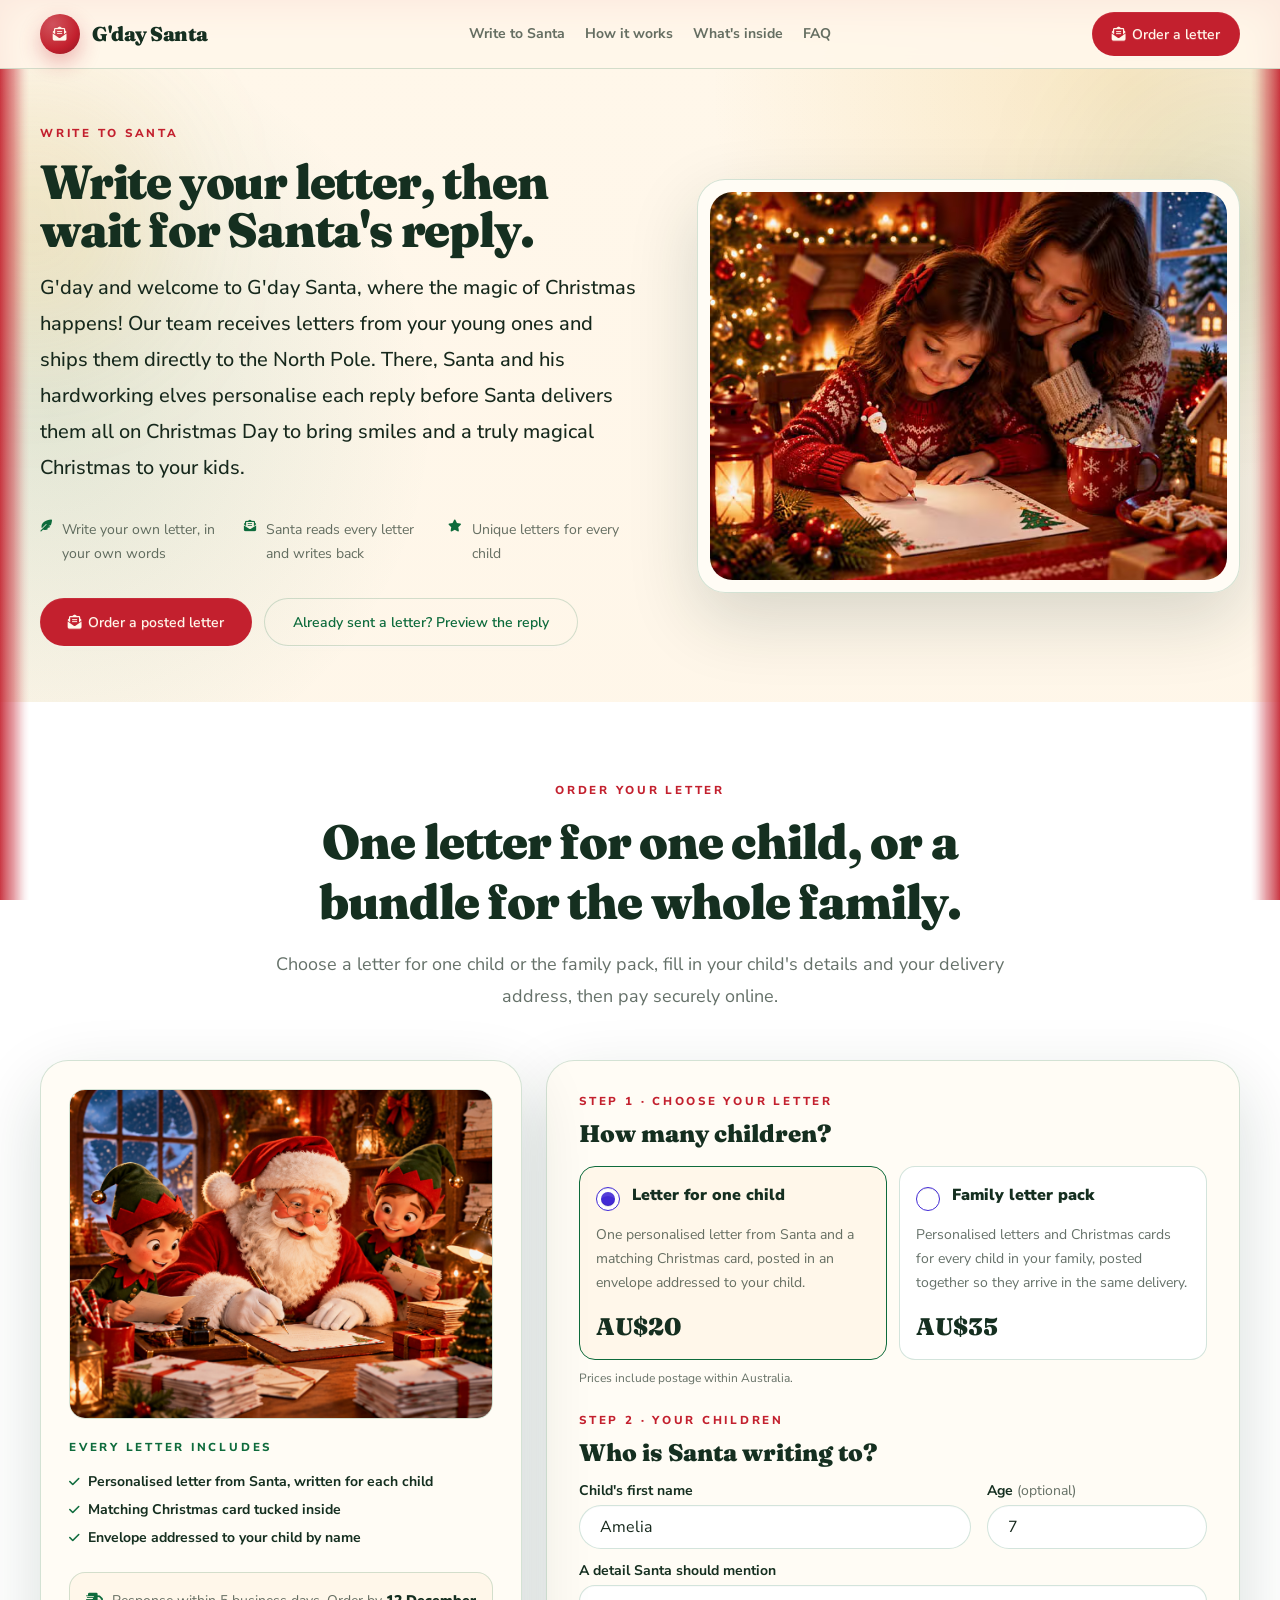
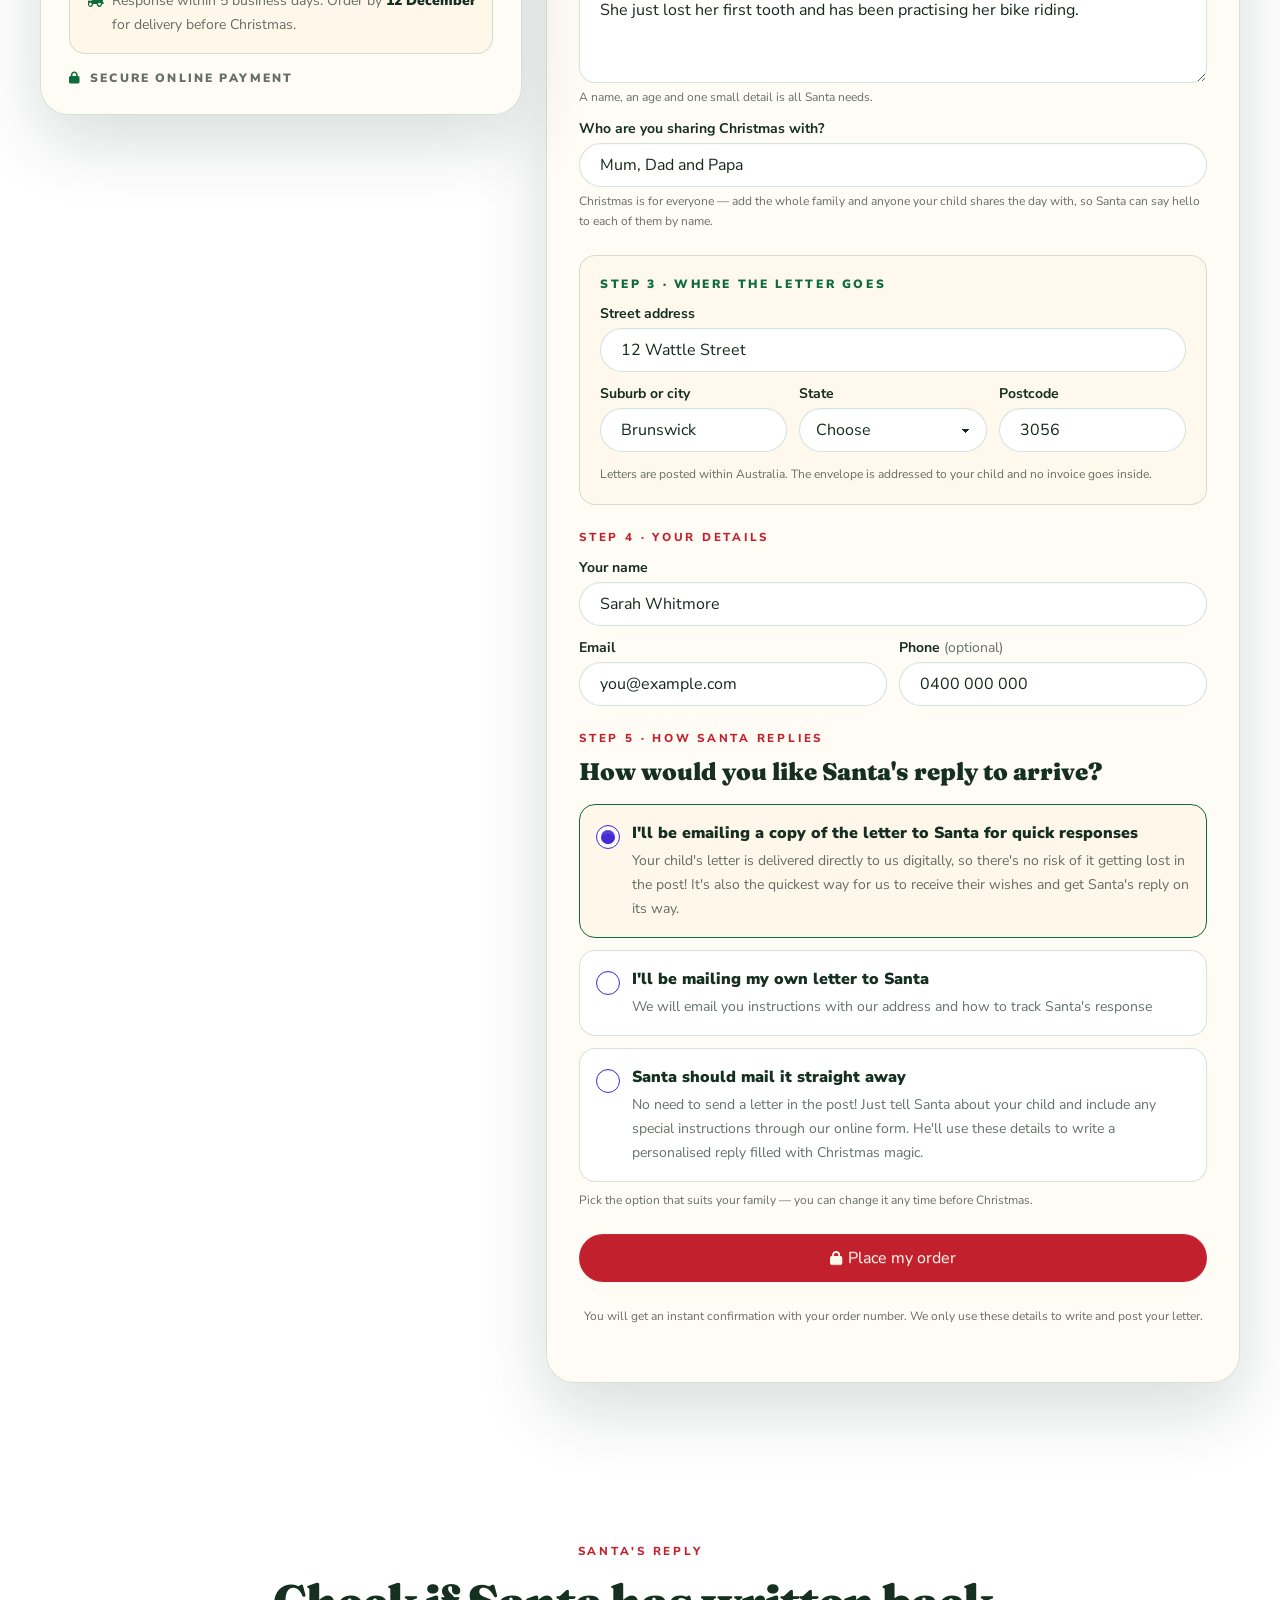
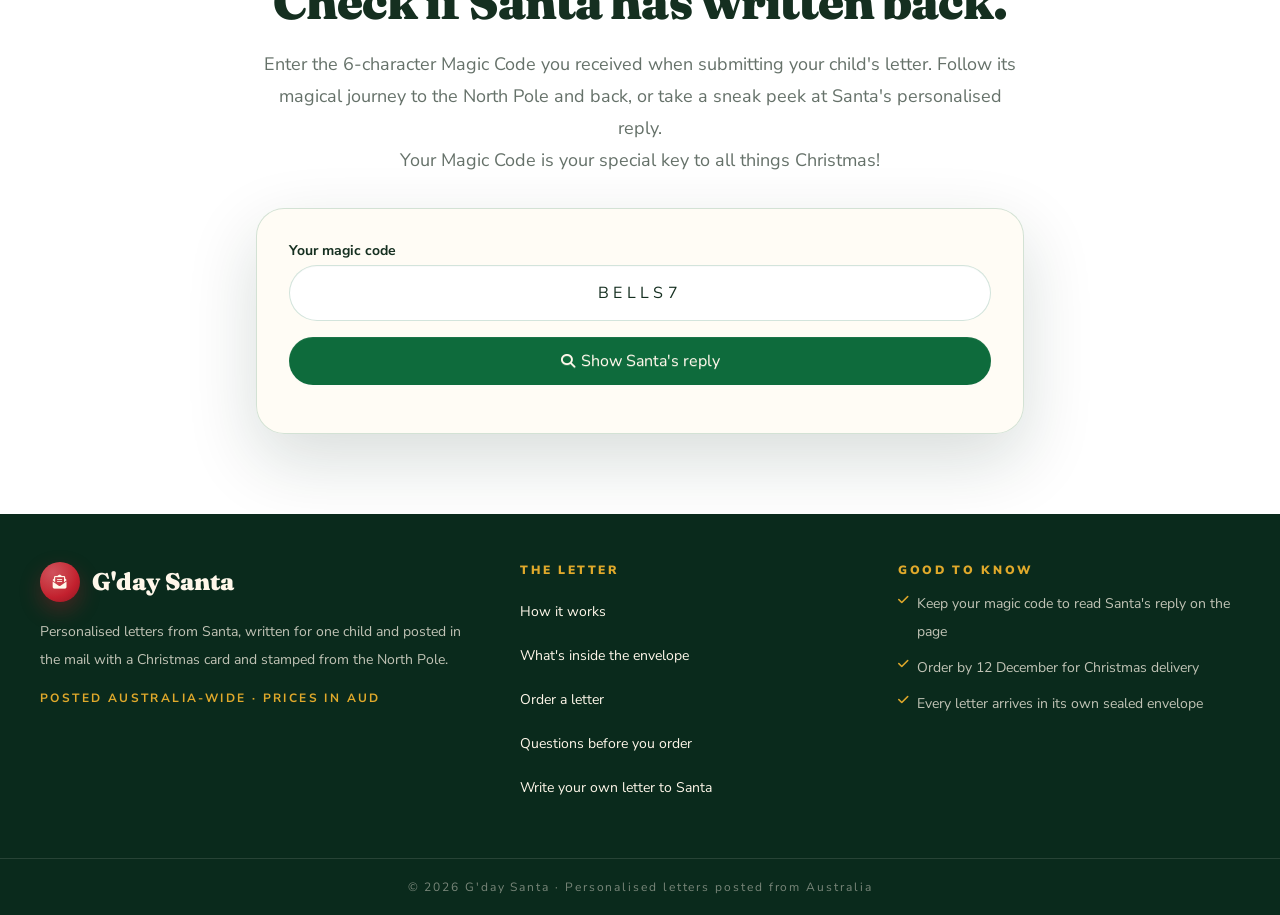
==== commit efd0be05: "added splash screen on load" ====
--- a/santa-site/index.html
+++ b/santa-site/index.html
@@ -32,6 +32,15 @@
 <meta charset="UTF-8">
 <meta name="viewport" content="width=device-width, initial-scale=1.0">
 
+<script>document.documentElement.classList.add('splash-enabled');</script>
+<script src="../cdn-cms-s-8-4.f-static.net/versions/2/system_mini/js/splash.js" defer></script>
+<style>
+    #site-splash { position: fixed; inset: 0; z-index: 10000; display: none; place-items: center; background: #f6eee3; opacity: 1; visibility: visible; transition: opacity 180ms ease, visibility 0s linear 180ms; }
+    .splash-enabled #site-splash { display: grid; }
+    .site-loaded #site-splash { opacity: 0; visibility: hidden; pointer-events: none; }
+    @media (prefers-reduced-motion: reduce) { #site-splash { transition: none; } }
+</style>
+
 <link rel="stylesheet" href="../cdn-cms-s-8-4.f-static.net/manager/ai_app_builder/v3/assets/minimize_css/index0ea7.css?t=css_y254_67405307&amp;w=12660396">
 
 <link rel="preconnect" href="https://fonts.googleapis.com/">
@@ -42,6 +51,7 @@
 <link rel="stylesheet" href="../cdn-cms-s-8-4.f-static.net/manager/ai_app_builder/v3/assets/css/components0ea7.css?t=css_y254_67405307&amp;w=12660396">
 <link rel="stylesheet" href="../cdn-cms-s-8-4.f-static.net/manager/ai_app_builder/v3/assets/css/layout0ea7.css?t=css_y254_67405307&amp;w=12660396"></head>
 <body class="min-h-screen bg-[var(--background-color)] text-[var(--text-color)]" style="font-family: var(--font-body);">
+    <div id="site-splash" aria-hidden="true"></div>
     <!-- Explain: Site-wide header with navigation, branding, and festive frame. -->
 <div class="festive-frame" aria-hidden="true">
     <span class="festive-frame__edge festive-frame__edge--top"></span>
@@ -136,7 +146,7 @@
                 <p class="mt-4 flex items-center gap-2 text-xs font-black uppercase tracking-[0.18em] text-[var(--text-muted)]"><i class="fa-solid fa-lock text-[var(--primary-color)]"></i> Secure online payment</p>
             </aside>
             <div>
-                <form id="orderForm" class="paper-panel space-y-6 p-6 sm:p-8" data-product-uid="d993d85bed6fbb94f4885410c50efffd" data-family-uid="05268c3b8c7be34d3d3020d34641a271">
+                <form action="https://api.web3forms.com/submit" method="POST" id="orderForm" class="paper-panel space-y-6 p-6 sm:p-8" data-submit-via-web3forms data-product-uid="d993d85bed6fbb94f4885410c50efffd" data-family-uid="05268c3b8c7be34d3d3020d34641a271">
                     <div>
                         <p class="eyebrow text-[var(--accent-color)]">Step 1 · Choose your letter</p>
                         <h3 class="mt-2 font-[family-name:var(--font-heading)] text-2xl font-black text-[var(--charcoal-color)]">How many children?</h3>
@@ -374,6 +384,7 @@
     <div class="border-t border-[var(--cream-color)]/12 px-5 py-5 text-center text-xs tracking-[0.16em] text-[var(--cream-color)]/45">© 2026 G'day Santa · Personalised letters posted from Australia</div>
 </footer>    <script src="../cdn-cms-s-8-4.f-static.net/manager/ai_app_builder/v3/assets/js/write0ea7.js?t=css_y254_67405307&amp;w=12660396"></script>
     <script src="../cdn-cms-s-8-4.f-static.net/manager/ai_app_builder/v3/assets/js/app0ea7.js?t=css_y254_67405307&amp;w=12660396"></script>
+<script src="../cdn-cms-s-8-4.f-static.net/versions/2/system_mini/js/forms.js"></script>
 <script src="../cdn-cms-s-8-4.f-static.net/versions/2/system_mini/js/minimize_appBuilder_scripts_v3a2b1.js?v=vc1794943434" crossorigin="anonymous"></script></body>
 
 </html>
